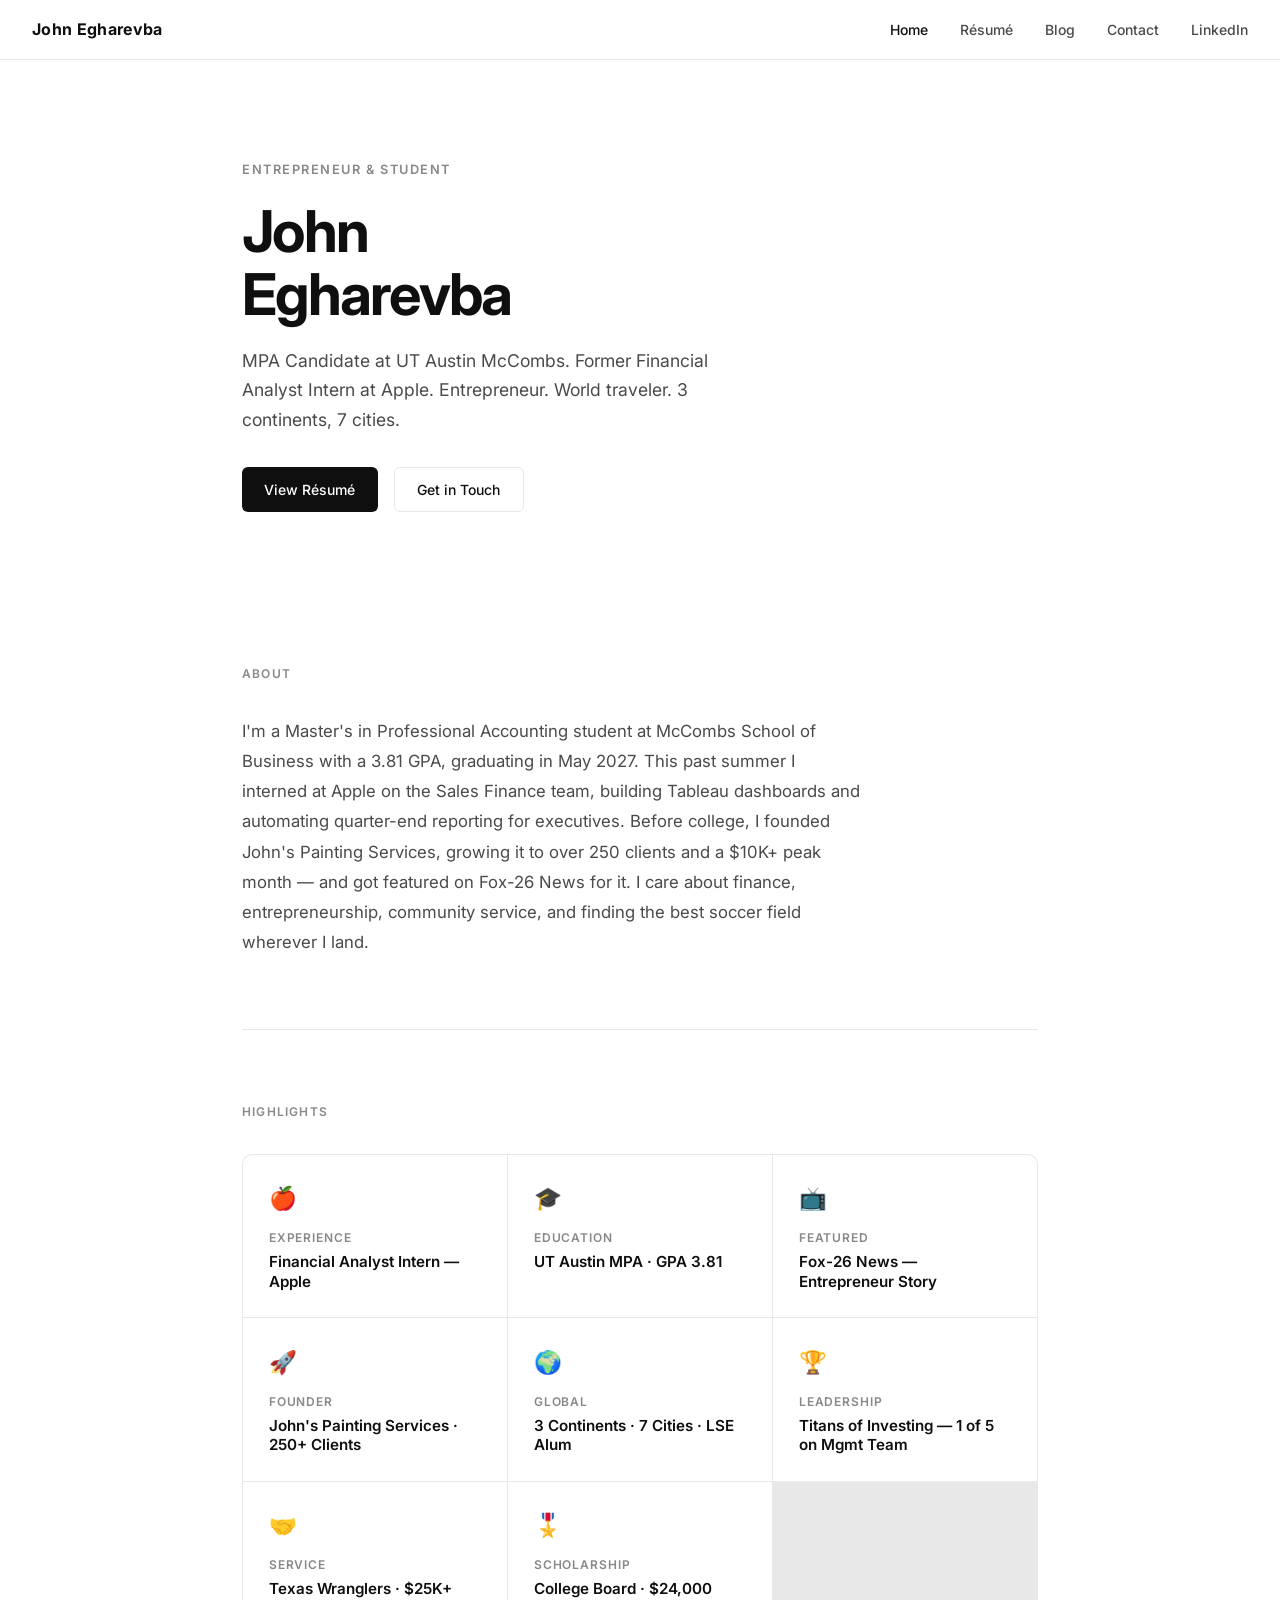
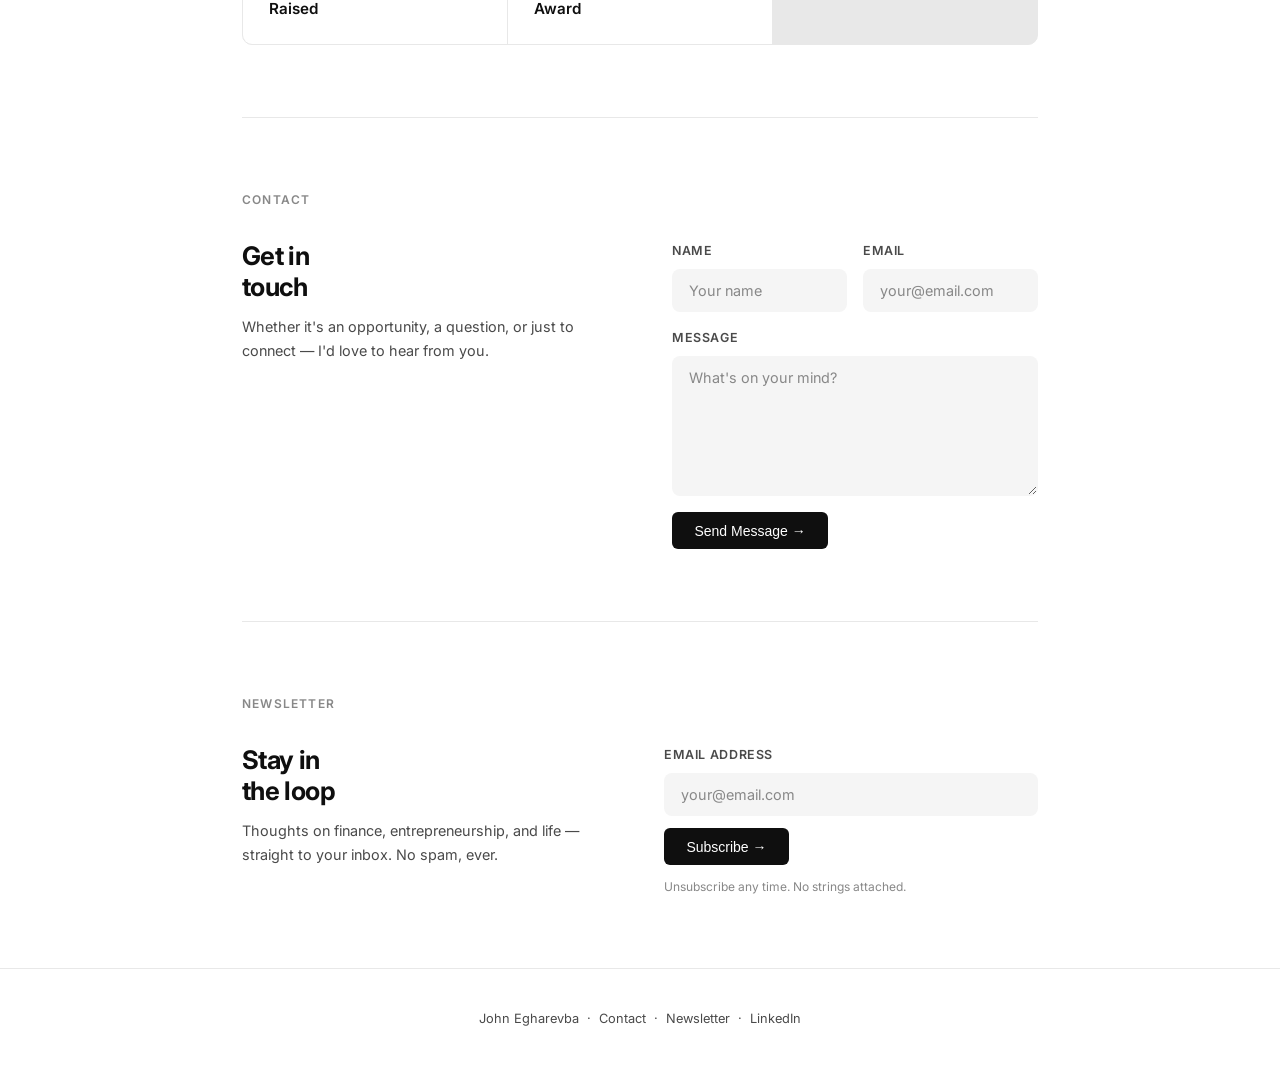
==== index.html @ 711852f1 "Add files via upload" ====
<!DOCTYPE html>
<html lang="en">
<head>
  <meta charset="UTF-8" />
  <meta name="viewport" content="width=device-width, initial-scale=1.0" />
  <title>John Egharevba</title>
  <link rel="stylesheet" href="style.css" />
</head>
<body>

  <nav>
    <a class="nav-logo" href="index.html">John Egharevba</a>
    <ul class="nav-links">
      <li><a href="index.html" class="active">Home</a></li>
      <li><a href="resume.html">Résumé</a></li>
      <li><a href="blog.html">Blog</a></li>
      <li><a href="contact.html">Contact</a></li>
      <li><a href="https://linkedin.com/in/John-Egharevba/" target="_blank" rel="noopener">LinkedIn</a></li>
    </ul>
  </nav>

  <main>
    <div class="container">

      <section class="hero" style="border-bottom:none; padding-bottom:80px;">
        <p class="hero-eyebrow">Entrepreneur & Student</p>
        <h1>John<br>Egharevba</h1>
        <p class="hero-tagline">
          MPA Candidate at UT Austin McCombs. Former Financial Analyst Intern at Apple.
          Entrepreneur. World traveler. 3 continents, 7 cities.
        </p>
        <div class="hero-links">
          <a class="btn btn-primary" href="resume.html">View Résumé</a>
          <a class="btn btn-secondary" href="contact.html">Get in Touch</a>
        </div>
      </section>

      <section id="about">
        <p class="section-label">About</p>
        <p class="about-text">
          I'm a Master's in Professional Accounting student at McCombs School of Business with
          a 3.81 GPA, graduating in May 2027. This past summer I interned at Apple on the
          Sales Finance team, building Tableau dashboards and automating quarter-end reporting
          for executives. Before college, I founded John's Painting Services, growing it to
          over 250 clients and a $10K+ peak month — and got featured on Fox-26 News for it.
          I care about finance, entrepreneurship, community service, and finding the best
          soccer field wherever I land.
        </p>
      </section>

      <section id="highlights">
        <p class="section-label">Highlights</p>
        <div class="highlights-grid">
          <div class="highlight-card">
            <div class="highlight-icon">🍎</div>
            <div class="highlight-label">Experience</div>
            <div class="highlight-value">Financial Analyst Intern — Apple</div>
          </div>
          <div class="highlight-card">
            <div class="highlight-icon">🎓</div>
            <div class="highlight-label">Education</div>
            <div class="highlight-value">UT Austin MPA · GPA 3.81</div>
          </div>
          <div class="highlight-card">
            <div class="highlight-icon">📺</div>
            <div class="highlight-label">Featured</div>
            <div class="highlight-value">Fox-26 News — Entrepreneur Story</div>
          </div>
          <div class="highlight-card">
            <div class="highlight-icon">🚀</div>
            <div class="highlight-label">Founder</div>
            <div class="highlight-value">John's Painting Services · 250+ Clients</div>
          </div>
          <div class="highlight-card">
            <div class="highlight-icon">🌍</div>
            <div class="highlight-label">Global</div>
            <div class="highlight-value">3 Continents · 7 Cities · LSE Alum</div>
          </div>
          <div class="highlight-card">
            <div class="highlight-icon">🏆</div>
            <div class="highlight-label">Leadership</div>
            <div class="highlight-value">Titans of Investing — 1 of 5 on Mgmt Team</div>
          </div>
          <div class="highlight-card">
            <div class="highlight-icon">🤝</div>
            <div class="highlight-label">Service</div>
            <div class="highlight-value">Texas Wranglers · $25K+ Raised</div>
          </div>
          <div class="highlight-card">
            <div class="highlight-icon">🎖️</div>
            <div class="highlight-label">Scholarship</div>
            <div class="highlight-value">College Board · $24,000 Award</div>
          </div>
        </div>
      </section>

      <!-- CONTACT -->
      <section id="contact">
        <p class="section-label">Contact</p>
        <div class="form-section-inner">
          <div class="form-intro">
            <h2 class="form-heading">Get in<br>touch</h2>
            <p class="form-subtext" style="margin-top:0.75rem;">Whether it's an opportunity, a question, or just to connect — I'd love to hear from you.</p>
          </div>
          <form class="contact-form" action="https://formspree.io/f/xrevoeek" method="POST">
            <input type="hidden" name="_subject" value="New message from johnegharevba.com" />
            <div class="form-row-2">
              <div class="form-group">
                <label class="form-label" for="contact-name">Name</label>
                <input class="form-input" type="text" id="contact-name" name="name" placeholder="Your name" required />
              </div>
              <div class="form-group">
                <label class="form-label" for="contact-email">Email</label>
                <input class="form-input" type="email" id="contact-email" name="email" placeholder="your@email.com" required />
              </div>
            </div>
            <div class="form-group">
              <label class="form-label" for="contact-message">Message</label>
              <textarea class="form-input form-textarea" id="contact-message" name="message" placeholder="What's on your mind?" required></textarea>
            </div>
            <button class="btn btn-primary" type="submit">Send Message →</button>
          </form>
        </div>
      </section>

      <!-- NEWSLETTER -->
      <section id="newsletter">
        <p class="section-label">Newsletter</p>
        <div class="form-section-inner">
          <div class="form-intro">
            <h2 class="form-heading">Stay in<br>the loop</h2>
            <p class="form-subtext" style="margin-top:0.75rem;">Thoughts on finance, entrepreneurship, and life — straight to your inbox. No spam, ever.</p>
          </div>
          <form class="newsletter-stack" action="https://formspree.io/f/xzdqkdgl" method="POST">
            <input type="hidden" name="_subject" value="New Newsletter Subscriber" />
            <div class="form-group" style="margin-bottom:0;">
              <label class="form-label" for="newsletter-email">Email address</label>
              <input class="form-input" type="email" id="newsletter-email" name="email" placeholder="your@email.com" required />
            </div>
            <button class="btn btn-primary" type="submit" style="align-self:flex-start;">Subscribe →</button>
            <p class="form-note">Unsubscribe any time. No strings attached.</p>
          </form>
        </div>
      </section>

    </div>
  </main>

  <footer>
    <div class="container">
      <p>
        John Egharevba &nbsp;·&nbsp;
        <a href="contact.html">Contact</a> &nbsp;·&nbsp;
        <a href="newsletter.html">Newsletter</a> &nbsp;·&nbsp;
        <a href="https://linkedin.com/in/John-Egharevba/" target="_blank" rel="noopener">LinkedIn</a>
      </p>
    </div>
  </footer>

</body>
</html>
---- style.css ----
@import url('https://fonts.googleapis.com/css2?family=Inter:wght@300;400;500;600;700&display=swap');

*, *::before, *::after { box-sizing: border-box; margin: 0; padding: 0; }

:root {
  --black: #0f0f0f;
  --gray-800: #1a1a1a;
  --gray-600: #4a4a4a;
  --gray-400: #888888;
  --gray-200: #e8e8e8;
  --gray-100: #f5f5f5;
  --white: #ffffff;
  --accent: #1a1a2e;
  --accent-light: #f0f0f7;
}

html { scroll-behavior: smooth; }

body {
  font-family: 'Inter', sans-serif;
  background: var(--white);
  color: var(--black);
  font-size: 16px;
  line-height: 1.6;
  -webkit-font-smoothing: antialiased;
}

/* NAV */
nav {
  position: fixed;
  top: 0;
  left: 0;
  right: 0;
  z-index: 100;
  background: rgba(255,255,255,0.92);
  backdrop-filter: blur(12px);
  border-bottom: 1px solid var(--gray-200);
  padding: 0 2rem;
  height: 60px;
  display: flex;
  align-items: center;
  justify-content: space-between;
}

.nav-logo {
  font-weight: 700;
  font-size: 1rem;
  letter-spacing: 0.02em;
  color: var(--black);
  text-decoration: none;
}

.nav-links {
  display: flex;
  gap: 2rem;
  list-style: none;
}

.nav-links a {
  font-size: 0.875rem;
  font-weight: 500;
  color: var(--gray-600);
  text-decoration: none;
  transition: color 0.2s;
}

.nav-links a:hover,
.nav-links a.active { color: var(--black); }

/* LAYOUT */
.container {
  max-width: 860px;
  margin: 0 auto;
  padding: 0 2rem;
}

main { padding-top: 60px; }

/* HERO */
.hero {
  padding: 100px 0 80px;
  border-bottom: 1px solid var(--gray-200);
}

.hero-eyebrow {
  font-size: 0.8rem;
  font-weight: 600;
  letter-spacing: 0.12em;
  text-transform: uppercase;
  color: var(--gray-400);
  margin-bottom: 1.2rem;
}

.hero h1 {
  font-size: clamp(2.4rem, 5vw, 3.6rem);
  font-weight: 700;
  line-height: 1.1;
  letter-spacing: -0.03em;
  margin-bottom: 1.2rem;
  color: var(--black);
}

.hero-tagline {
  font-size: 1.1rem;
  font-weight: 400;
  color: var(--gray-600);
  max-width: 500px;
  line-height: 1.7;
  margin-bottom: 2rem;
}

.hero-links {
  display: flex;
  gap: 1rem;
  flex-wrap: wrap;
}

.btn {
  display: inline-flex;
  align-items: center;
  gap: 0.4rem;
  padding: 0.65rem 1.4rem;
  border-radius: 6px;
  font-size: 0.875rem;
  font-weight: 500;
  text-decoration: none;
  transition: all 0.2s;
  cursor: pointer;
  border: none;
}

.btn-primary {
  background: var(--black);
  color: var(--white);
}

.btn-primary:hover { background: var(--gray-800); }

.btn-secondary {
  background: var(--white);
  color: var(--black);
  border: 1px solid var(--gray-200);
}

.btn-secondary:hover { background: var(--gray-100); }

/* SECTION */
section { padding: 72px 0; border-bottom: 1px solid var(--gray-200); }
section:last-child { border-bottom: none; }

.section-label {
  font-size: 0.75rem;
  font-weight: 600;
  letter-spacing: 0.1em;
  text-transform: uppercase;
  color: var(--gray-400);
  margin-bottom: 2rem;
}

/* ABOUT */
.about-text {
  font-size: 1.05rem;
  color: var(--gray-600);
  line-height: 1.8;
  max-width: 620px;
}

/* HIGHLIGHTS GRID */
.highlights-grid {
  display: grid;
  grid-template-columns: repeat(auto-fill, minmax(240px, 1fr));
  gap: 1px;
  background: var(--gray-200);
  border: 1px solid var(--gray-200);
  border-radius: 10px;
  overflow: hidden;
}

.highlight-card {
  background: var(--white);
  padding: 1.6rem;
}

.highlight-card:hover { background: var(--gray-100); }

.highlight-icon {
  font-size: 1.4rem;
  margin-bottom: 0.75rem;
}

.highlight-label {
  font-size: 0.75rem;
  font-weight: 600;
  letter-spacing: 0.08em;
  text-transform: uppercase;
  color: var(--gray-400);
  margin-bottom: 0.3rem;
}

.highlight-value {
  font-size: 0.95rem;
  font-weight: 600;
  color: var(--black);
  line-height: 1.3;
}

/* FORMS */
.form-section-inner {
  display: grid;
  grid-template-columns: 1fr 1fr;
  gap: 4rem;
  align-items: start;
}

.form-intro { }

.form-heading {
  font-size: 1.6rem;
  font-weight: 700;
  letter-spacing: -0.025em;
  color: var(--black);
  margin-bottom: 0.6rem;
  line-height: 1.2;
}

.form-subtext {
  font-size: 0.9rem;
  color: var(--gray-600);
  line-height: 1.7;
  max-width: 340px;
}

.form-group {
  display: flex;
  flex-direction: column;
  gap: 0.5rem;
  margin-bottom: 1rem;
}

.form-label {
  display: block;
  font-size: 0.78rem;
  font-weight: 600;
  letter-spacing: 0.05em;
  text-transform: uppercase;
  color: var(--gray-600);
}

.form-input {
  display: block;
  width: 100%;
  padding: 0.75rem 1rem;
  font-family: 'Inter', sans-serif;
  font-size: 0.9rem;
  color: var(--black);
  background: var(--gray-100);
  border: 1px solid transparent;
  border-radius: 8px;
  outline: none;
  transition: background 0.2s, border-color 0.2s;
  box-sizing: border-box;
}

.form-input:focus {
  background: var(--white);
  border-color: var(--black);
}

.form-input::placeholder { color: var(--gray-400); }

.form-textarea {
  min-height: 140px;
  resize: vertical;
}

.contact-form { width: 100%; max-width: 100%; }

/* Newsletter layout */
#newsletter .form-section-inner { gap: 3rem; }

.newsletter-stack {
  display: flex;
  flex-direction: column;
  gap: 0.75rem;
}

.newsletter-stack .form-input {
  width: 100%;
}

.form-note {
  font-size: 0.75rem;
  color: var(--gray-400);
}

/* Two-col form row */
.form-row-2 {
  display: grid;
  grid-template-columns: 1fr 1fr;
  gap: 1rem;
}

@media (max-width: 700px) {
  .form-section-inner {
    grid-template-columns: 1fr;
    gap: 2rem;
  }
  .form-row-2 {
    grid-template-columns: 1fr;
  }
  .form-subtext { max-width: 100%; }
}

/* BLOG */
.blog-empty {
  padding: 80px 0;
  border-top: 1px solid var(--gray-200);
}

.blog-empty-text {
  font-size: 0.9rem;
  color: var(--gray-400);
}

.blog-post-list {
  border-top: 1px solid var(--gray-200);
}

.blog-post-item {
  display: flex;
  justify-content: space-between;
  align-items: baseline;
  gap: 2rem;
  padding: 1.5rem 0;
  border-bottom: 1px solid var(--gray-200);
  text-decoration: none;
  color: var(--black);
  transition: opacity 0.2s;
}

.blog-post-item:hover { opacity: 0.6; }

.blog-post-title {
  font-size: 1rem;
  font-weight: 600;
}

.blog-post-date {
  font-size: 0.8rem;
  color: var(--gray-400);
  white-space: nowrap;
  flex-shrink: 0;
}

/* FOOTER */
footer {
  padding: 2.5rem 0;
  text-align: center;
  font-size: 0.8rem;
  color: var(--gray-600);
  border-top: 1px solid var(--gray-200);
}

footer a { color: var(--gray-600); text-decoration: none; }
footer a:hover { color: var(--black); }

/* ===================== RESUME PAGE ===================== */

.resume-header {
  padding: 80px 0 56px;
  border-bottom: 1px solid var(--gray-200);
}

.resume-header h1 {
  font-size: 2rem;
  font-weight: 700;
  letter-spacing: -0.02em;
  margin-bottom: 0.5rem;
}

.resume-contact {
  display: flex;
  flex-wrap: wrap;
  gap: 1.2rem;
  margin-top: 1rem;
}

.resume-contact a {
  font-size: 0.85rem;
  color: var(--gray-600);
  text-decoration: none;
  display: flex;
  align-items: center;
  gap: 0.3rem;
}

.resume-contact a:hover { color: var(--black); }

.resume-body {
  padding: 0;
}

.resume-section {
  padding: 48px 0;
  border-bottom: 1px solid var(--gray-200);
}

.resume-section:last-child { border-bottom: none; }

.resume-section-title {
  font-size: 0.7rem;
  font-weight: 700;
  letter-spacing: 0.14em;
  text-transform: uppercase;
  color: var(--gray-400);
  margin-bottom: 2rem;
}

.resume-entry {
  margin-bottom: 2rem;
}

.resume-entry:last-child { margin-bottom: 0; }

.resume-entry-header {
  display: flex;
  justify-content: space-between;
  align-items: flex-start;
  gap: 1rem;
  margin-bottom: 0.2rem;
  flex-wrap: wrap;
}

.resume-entry-org {
  font-size: 0.95rem;
  font-weight: 700;
  color: var(--black);
}

.resume-entry-date {
  font-size: 0.8rem;
  font-weight: 500;
  color: var(--gray-400);
  white-space: nowrap;
  flex-shrink: 0;
}

.resume-entry-role {
  font-size: 0.875rem;
  font-weight: 500;
  color: var(--gray-600);
  margin-bottom: 0.75rem;
}

.resume-entry ul {
  list-style: none;
  padding: 0;
  display: flex;
  flex-direction: column;
  gap: 0.35rem;
}

.resume-entry li {
  font-size: 0.875rem;
  color: var(--gray-600);
  padding-left: 1.1rem;
  position: relative;
  line-height: 1.6;
}

.resume-entry li::before {
  content: "–";
  position: absolute;
  left: 0;
  color: var(--gray-400);
}

.resume-entry-sub {
  font-size: 0.875rem;
  color: var(--gray-600);
  margin-top: 0.2rem;
}

.additional-grid {
  display: flex;
  flex-direction: column;
  gap: 0.6rem;
}

.additional-row {
  display: flex;
  gap: 0.5rem;
  font-size: 0.875rem;
  align-items: baseline;
  flex-wrap: wrap;
}

.additional-row strong {
  font-weight: 600;
  color: var(--black);
  flex-shrink: 0;
}

.additional-row span { color: var(--gray-600); }

/* RESPONSIVE */
@media (max-width: 600px) {
  nav { padding: 0 1.2rem; }
  .container { padding: 0 1.2rem; }
  .hero { padding: 72px 0 56px; }
  .resume-entry-header { flex-direction: column; gap: 0.15rem; }
  .resume-contact { gap: 0.8rem; }
}
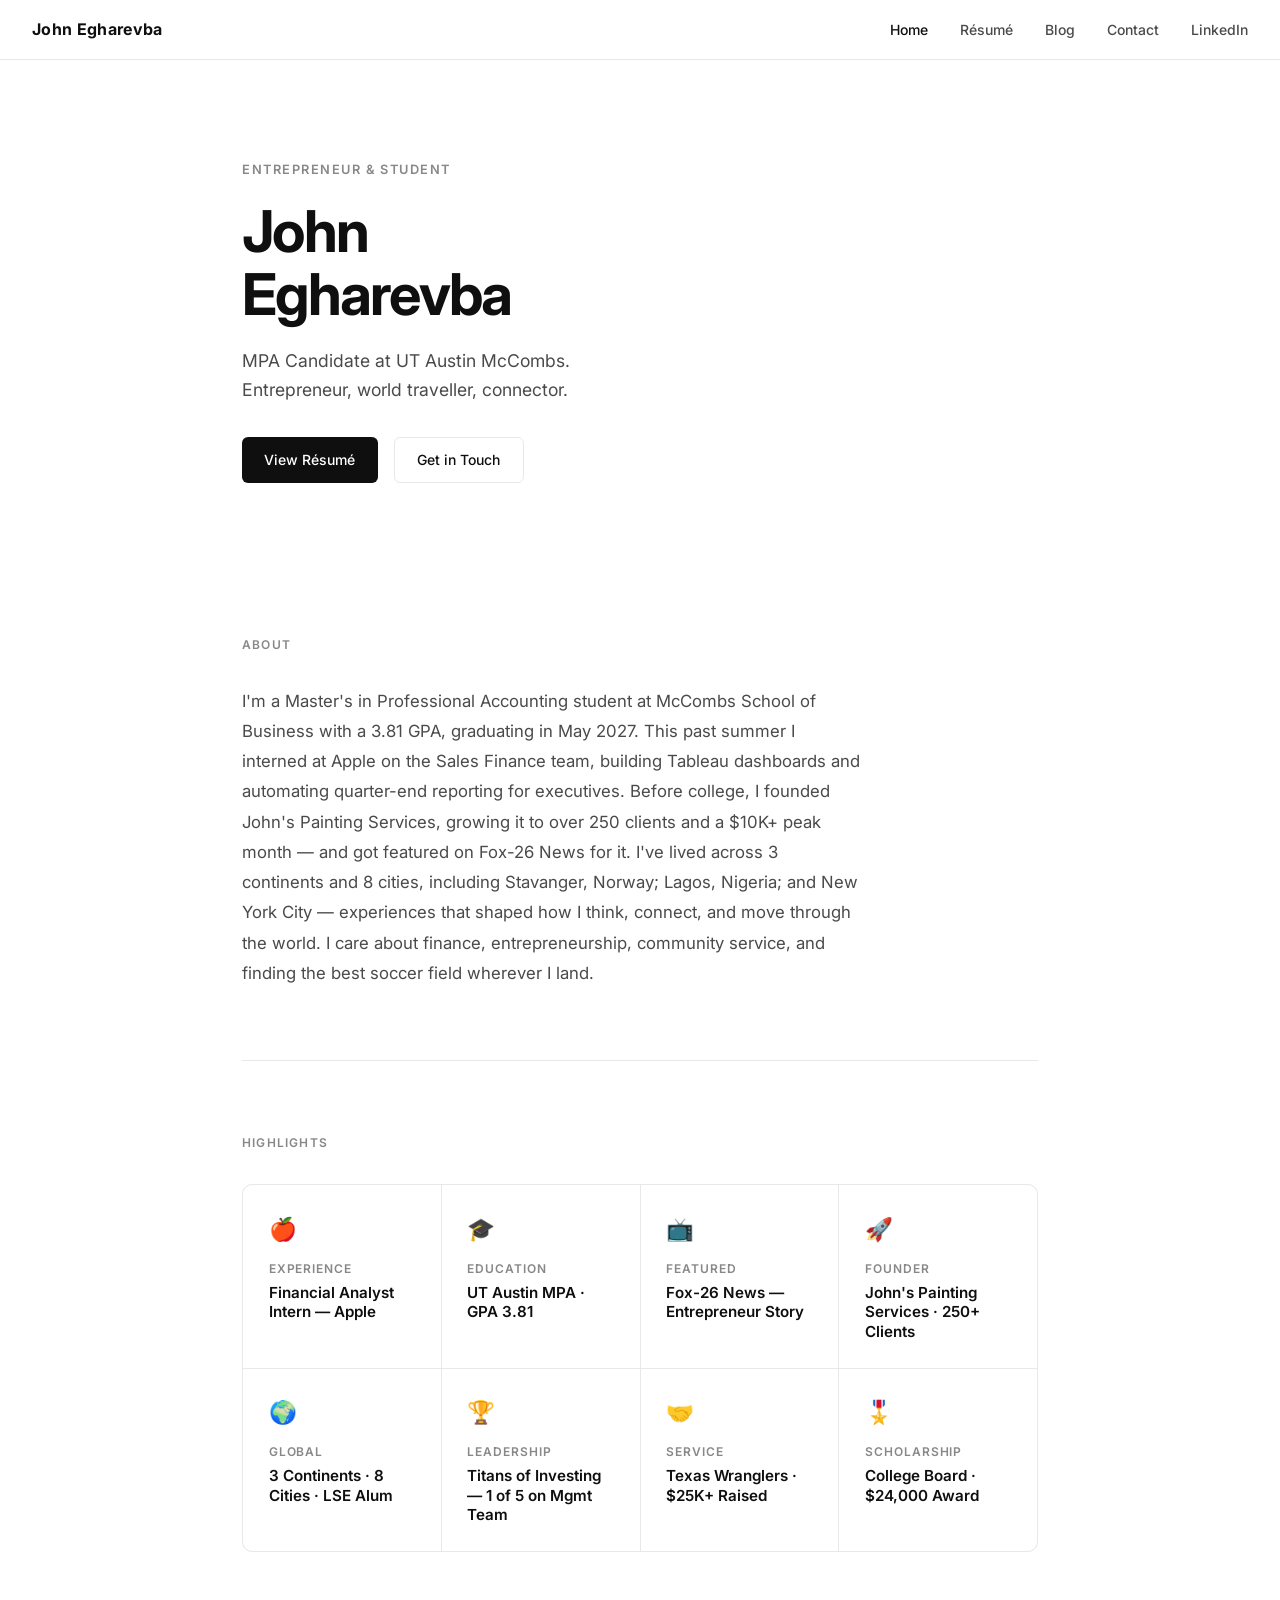
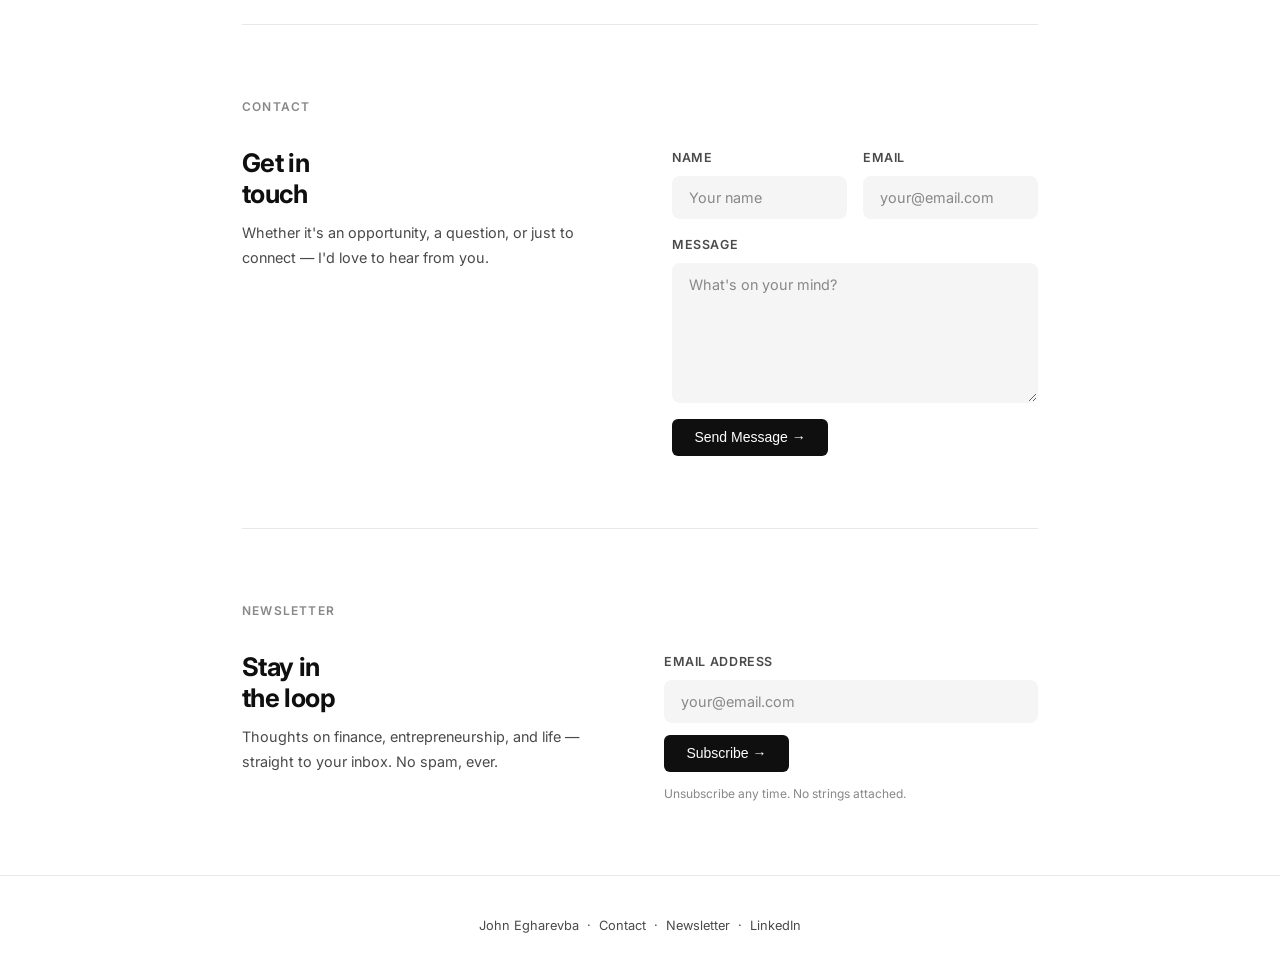
==== commit 9055b94c: "Revise hero section with updated details Updated personal information and achievements in the hero s" ====
--- a/index.html
+++ b/index.html
@@ -26,8 +26,8 @@
         <p class="hero-eyebrow">Entrepreneur & Student</p>
         <h1>John<br>Egharevba</h1>
         <p class="hero-tagline">
-          MPA Candidate at UT Austin McCombs. Former Financial Analyst Intern at Apple.
-          Entrepreneur. World traveler. 3 continents, 7 cities.
+          MPA Candidate at UT Austin McCombs.<br>
+          Entrepreneur, world traveller, connector.
         </p>
         <div class="hero-links">
           <a class="btn btn-primary" href="resume.html">View Résumé</a>
@@ -43,6 +43,8 @@
           Sales Finance team, building Tableau dashboards and automating quarter-end reporting
           for executives. Before college, I founded John's Painting Services, growing it to
           over 250 clients and a $10K+ peak month — and got featured on Fox-26 News for it.
+          I've lived across 3 continents and 8 cities, including Stavanger, Norway; Lagos, Nigeria;
+          and New York City — experiences that shaped how I think, connect, and move through the world.
           I care about finance, entrepreneurship, community service, and finding the best
           soccer field wherever I land.
         </p>
@@ -74,7 +76,7 @@
           <div class="highlight-card">
             <div class="highlight-icon">🌍</div>
             <div class="highlight-label">Global</div>
-            <div class="highlight-value">3 Continents · 7 Cities · LSE Alum</div>
+            <div class="highlight-value">3 Continents · 8 Cities · LSE Alum</div>
           </div>
           <div class="highlight-card">
             <div class="highlight-icon">🏆</div>
--- a/style.css
+++ b/style.css
@@ -168,12 +168,18 @@
 /* HIGHLIGHTS GRID */
 .highlights-grid {
   display: grid;
-  grid-template-columns: repeat(auto-fill, minmax(240px, 1fr));
+  grid-template-columns: repeat(4, 1fr);
   gap: 1px;
   background: var(--gray-200);
   border: 1px solid var(--gray-200);
   border-radius: 10px;
   overflow: hidden;
+}
+
+@media (max-width: 700px) {
+  .highlights-grid {
+    grid-template-columns: repeat(2, 1fr);
+  }
 }
 
 .highlight-card {
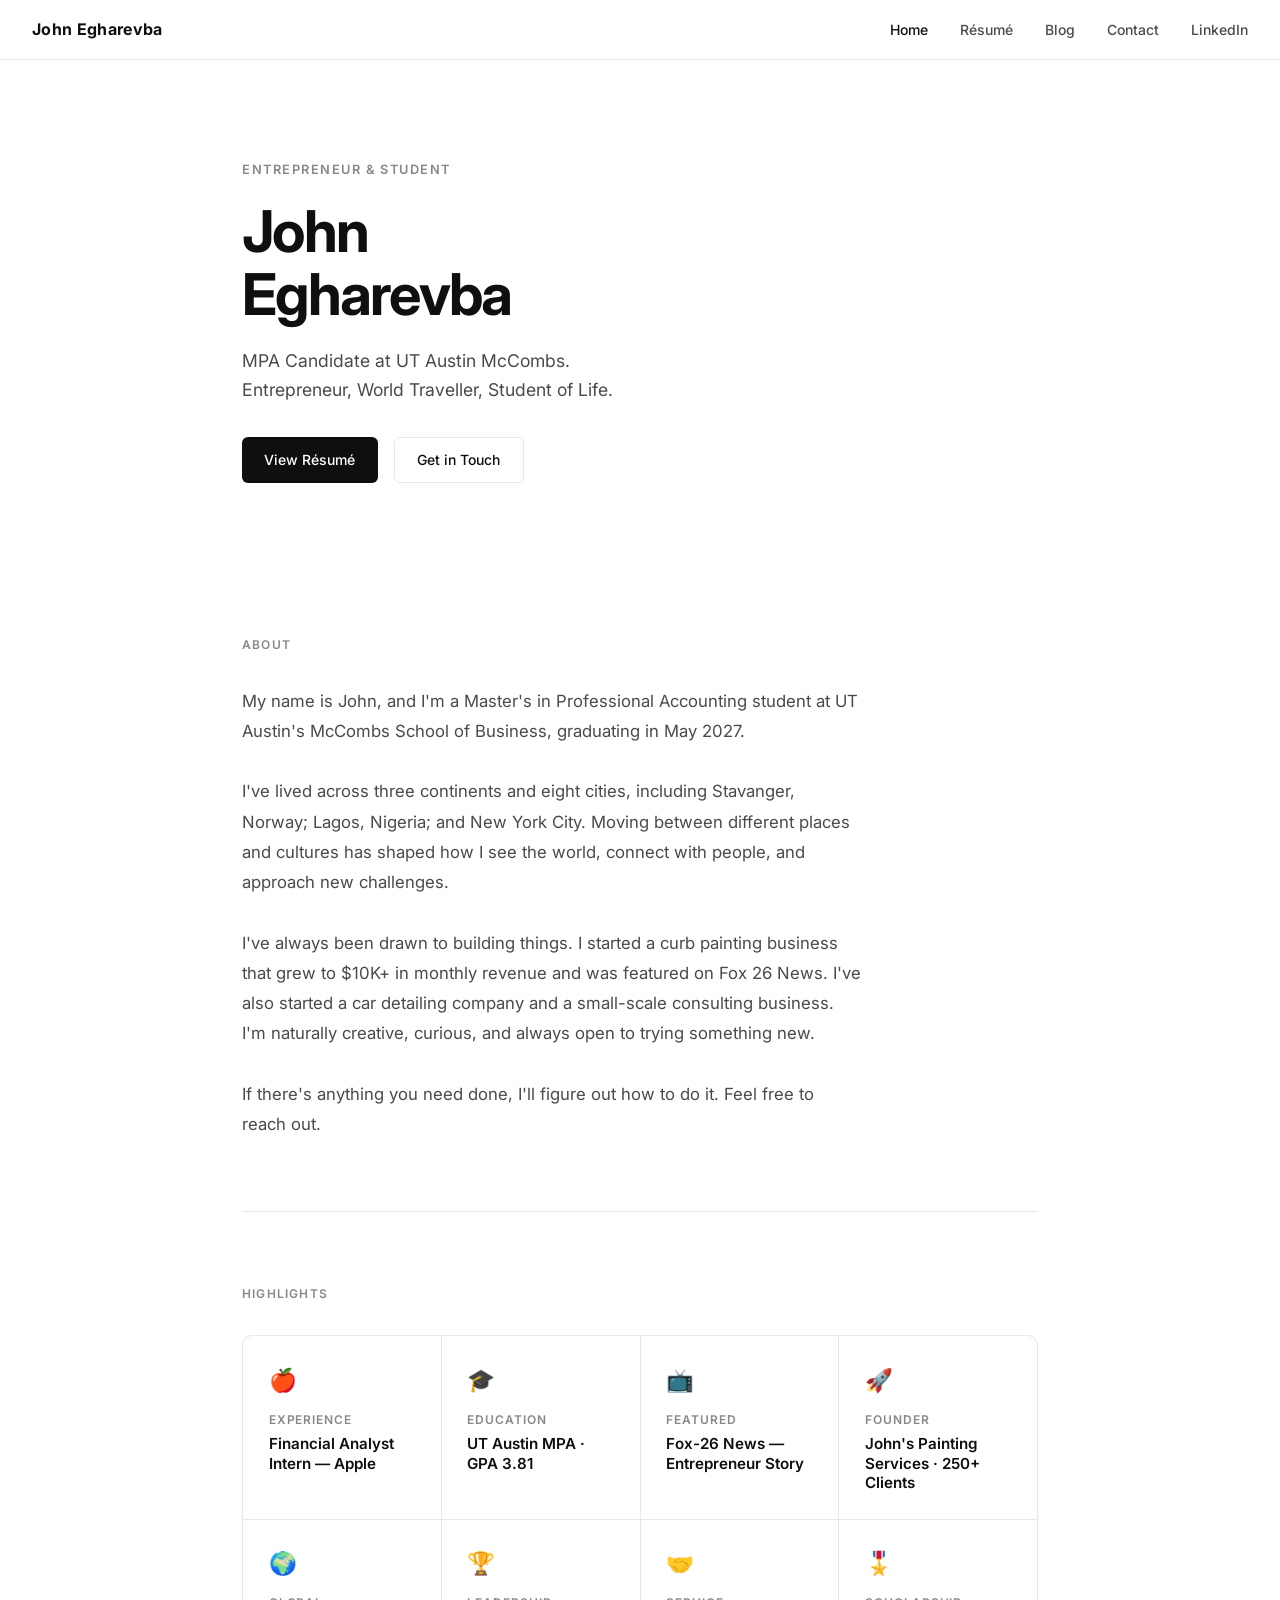
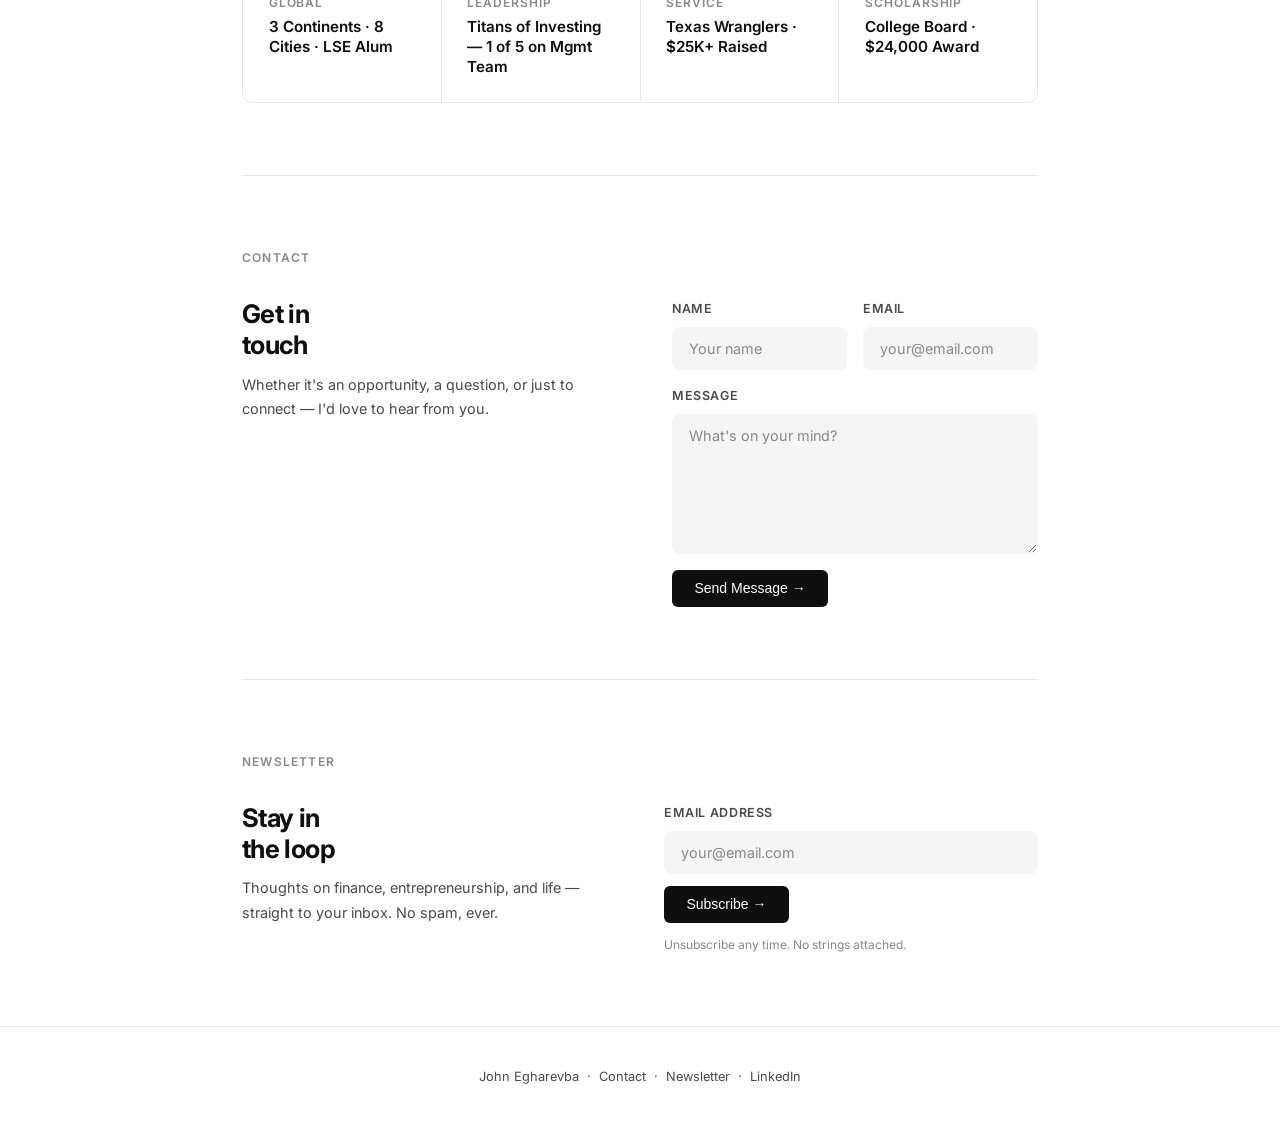
==== commit e87aee64: "Revise personal description and achievements in index.html Updated personal introduction and experie" ====
--- a/index.html
+++ b/index.html
@@ -27,7 +27,7 @@
         <h1>John<br>Egharevba</h1>
         <p class="hero-tagline">
           MPA Candidate at UT Austin McCombs.<br>
-          Entrepreneur, world traveller, connector.
+          Entrepreneur, World Traveller, Student of Life.
         </p>
         <div class="hero-links">
           <a class="btn btn-primary" href="resume.html">View Résumé</a>
@@ -38,15 +38,19 @@
       <section id="about">
         <p class="section-label">About</p>
         <p class="about-text">
-          I'm a Master's in Professional Accounting student at McCombs School of Business with
-          a 3.81 GPA, graduating in May 2027. This past summer I interned at Apple on the
-          Sales Finance team, building Tableau dashboards and automating quarter-end reporting
-          for executives. Before college, I founded John's Painting Services, growing it to
-          over 250 clients and a $10K+ peak month — and got featured on Fox-26 News for it.
-          I've lived across 3 continents and 8 cities, including Stavanger, Norway; Lagos, Nigeria;
-          and New York City — experiences that shaped how I think, connect, and move through the world.
-          I care about finance, entrepreneurship, community service, and finding the best
-          soccer field wherever I land.
+          My name is John, and I'm a Master's in Professional Accounting student at UT Austin's
+          McCombs School of Business, graduating in May 2027.
+          <br><br>
+          I've lived across three continents and eight cities, including Stavanger, Norway; Lagos, Nigeria;
+          and New York City. Moving between different places and cultures has shaped how I see the world,
+          connect with people, and approach new challenges.
+          <br><br>
+          I've always been drawn to building things. I started a curb painting business that grew to $10K+
+          in monthly revenue and was featured on Fox 26 News. I've also started a car detailing company
+          and a small-scale consulting business. I'm naturally creative, curious, and always open to trying
+          something new.
+          <br><br>
+          If there's anything you need done, I'll figure out how to do it. Feel free to reach out.
         </p>
       </section>
 
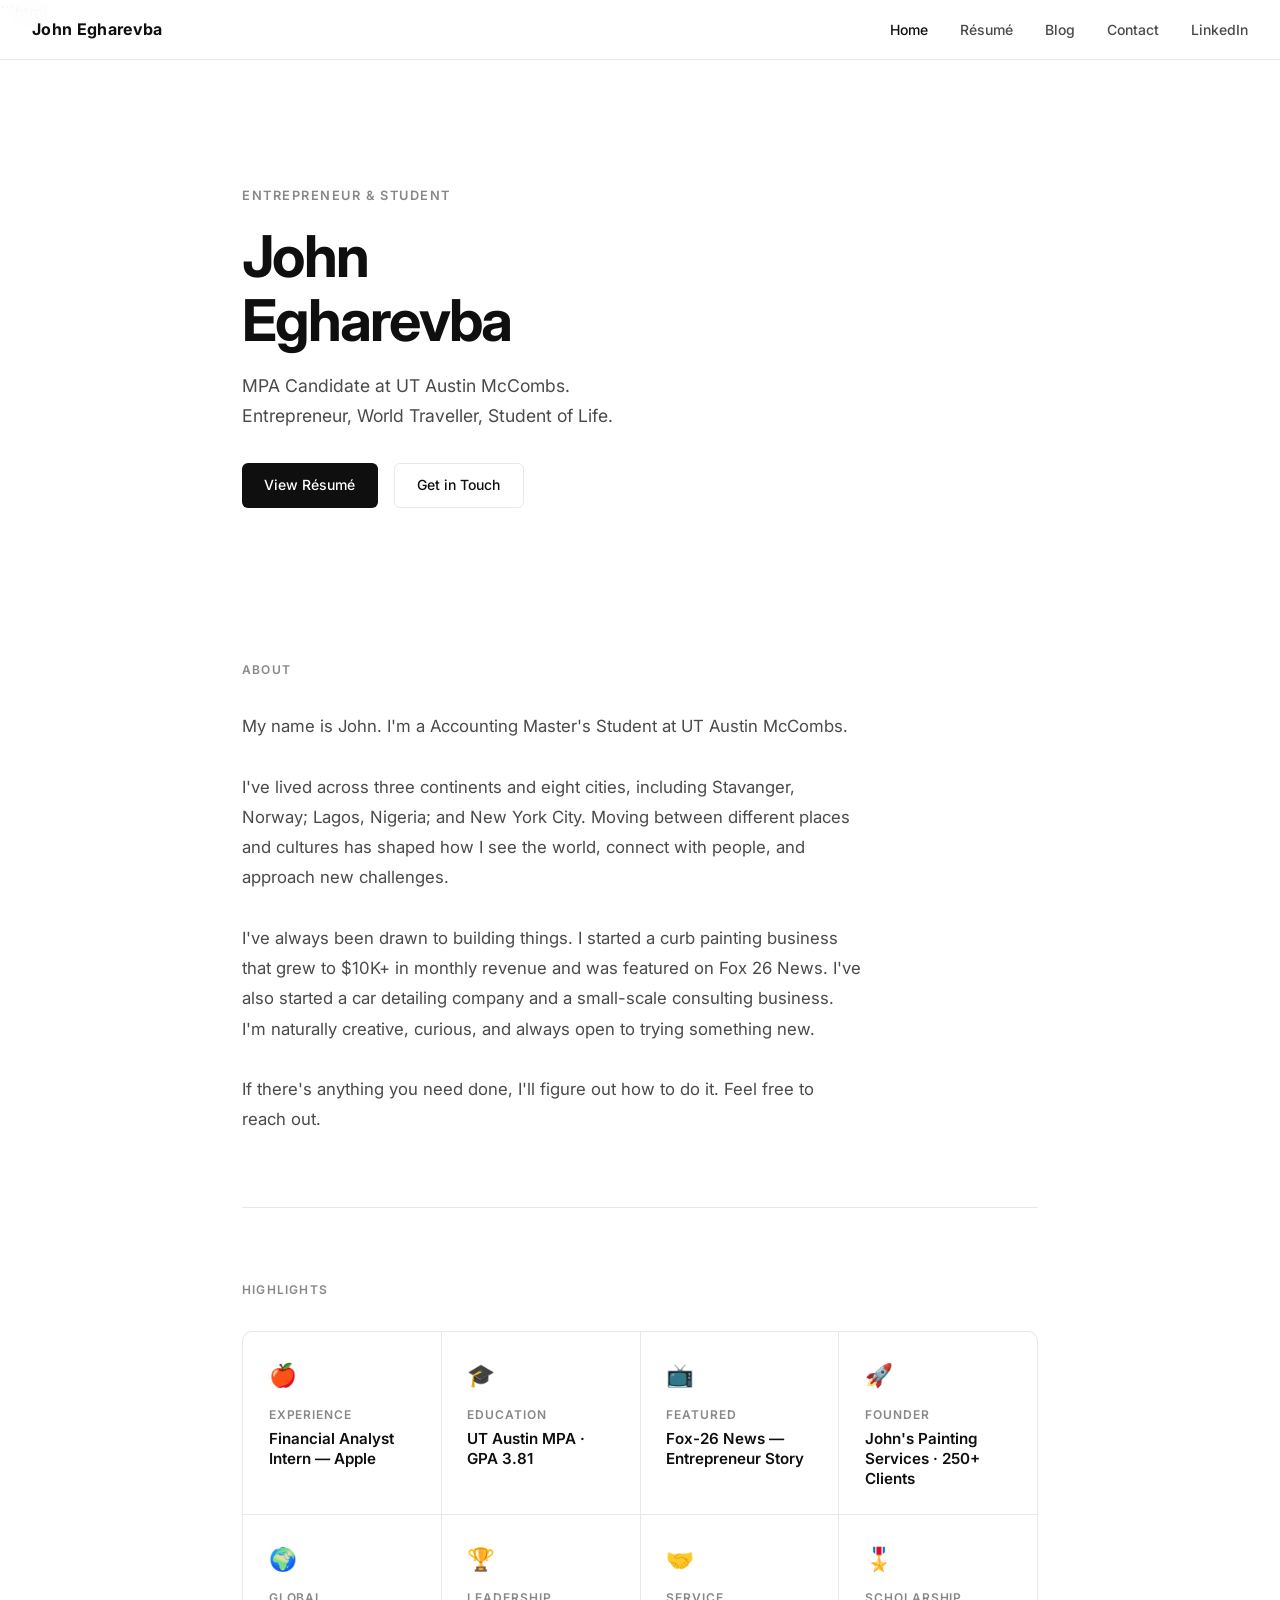
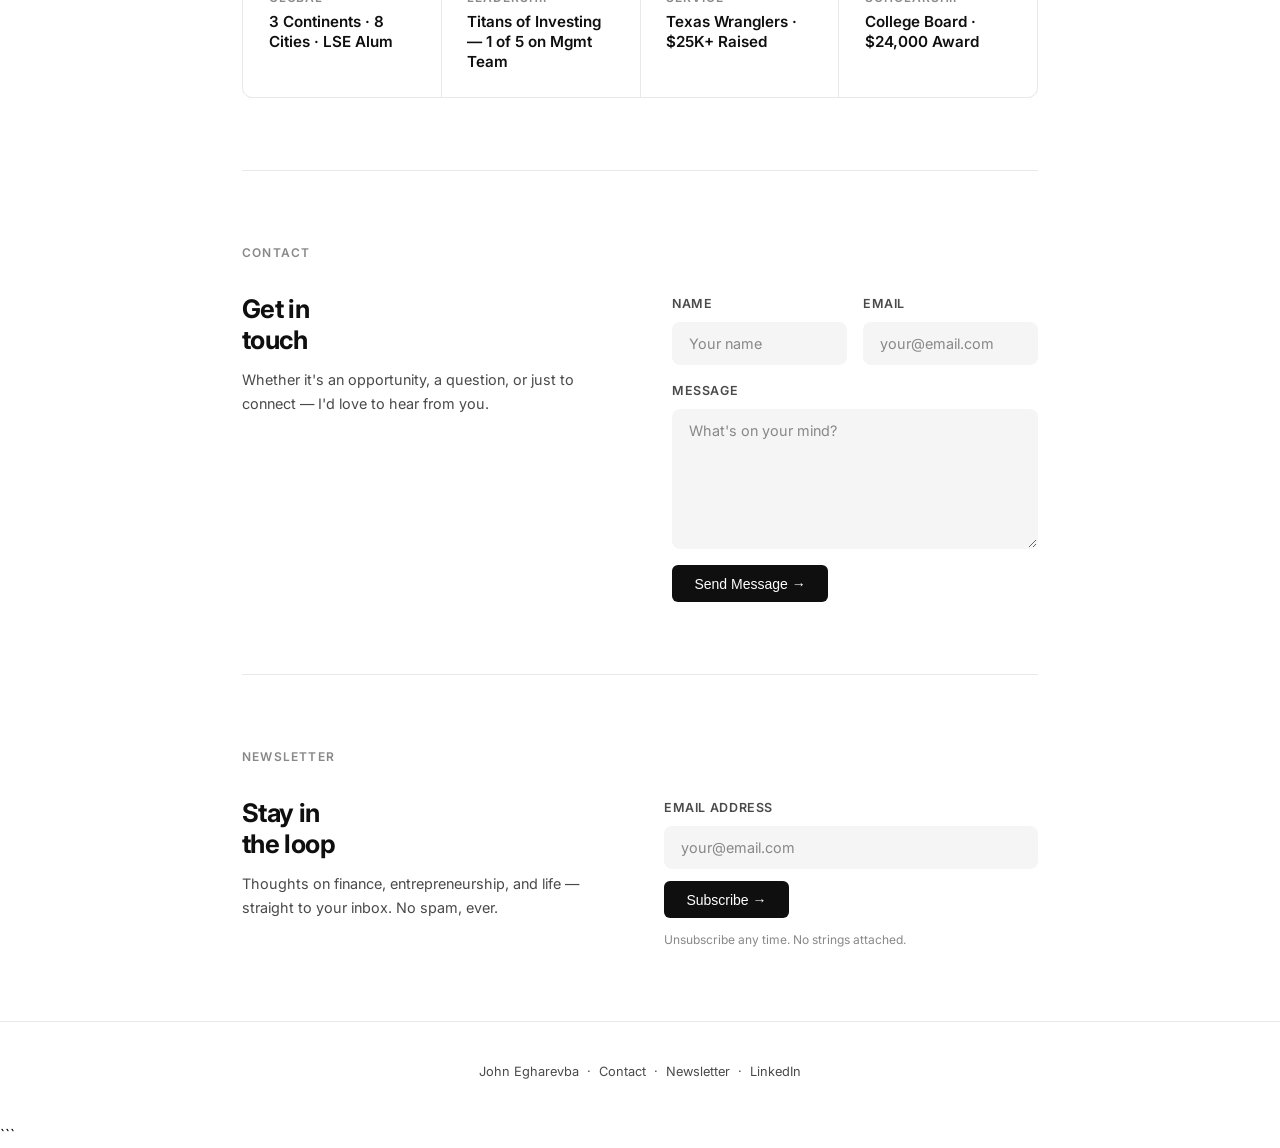
==== commit 333ef4c5: "Revise about section for clarity and brevity Updated the about section to reflect a more concise int" ====
--- a/index.html
+++ b/index.html
@@ -1,3 +1,4 @@
+```html
 <!DOCTYPE html>
 <html lang="en">
 <head>
@@ -38,8 +39,7 @@
       <section id="about">
         <p class="section-label">About</p>
         <p class="about-text">
-          My name is John, and I'm a Master's in Professional Accounting student at UT Austin's
-          McCombs School of Business, graduating in May 2027.
+          My name is John. I'm a Accounting Master's Student at UT Austin McCombs.
           <br><br>
           I've lived across three continents and eight cities, including Stavanger, Norway; Lagos, Nigeria;
           and New York City. Moving between different places and cultures has shaped how I see the world,
@@ -165,3 +165,4 @@
 
 </body>
 </html>
+```
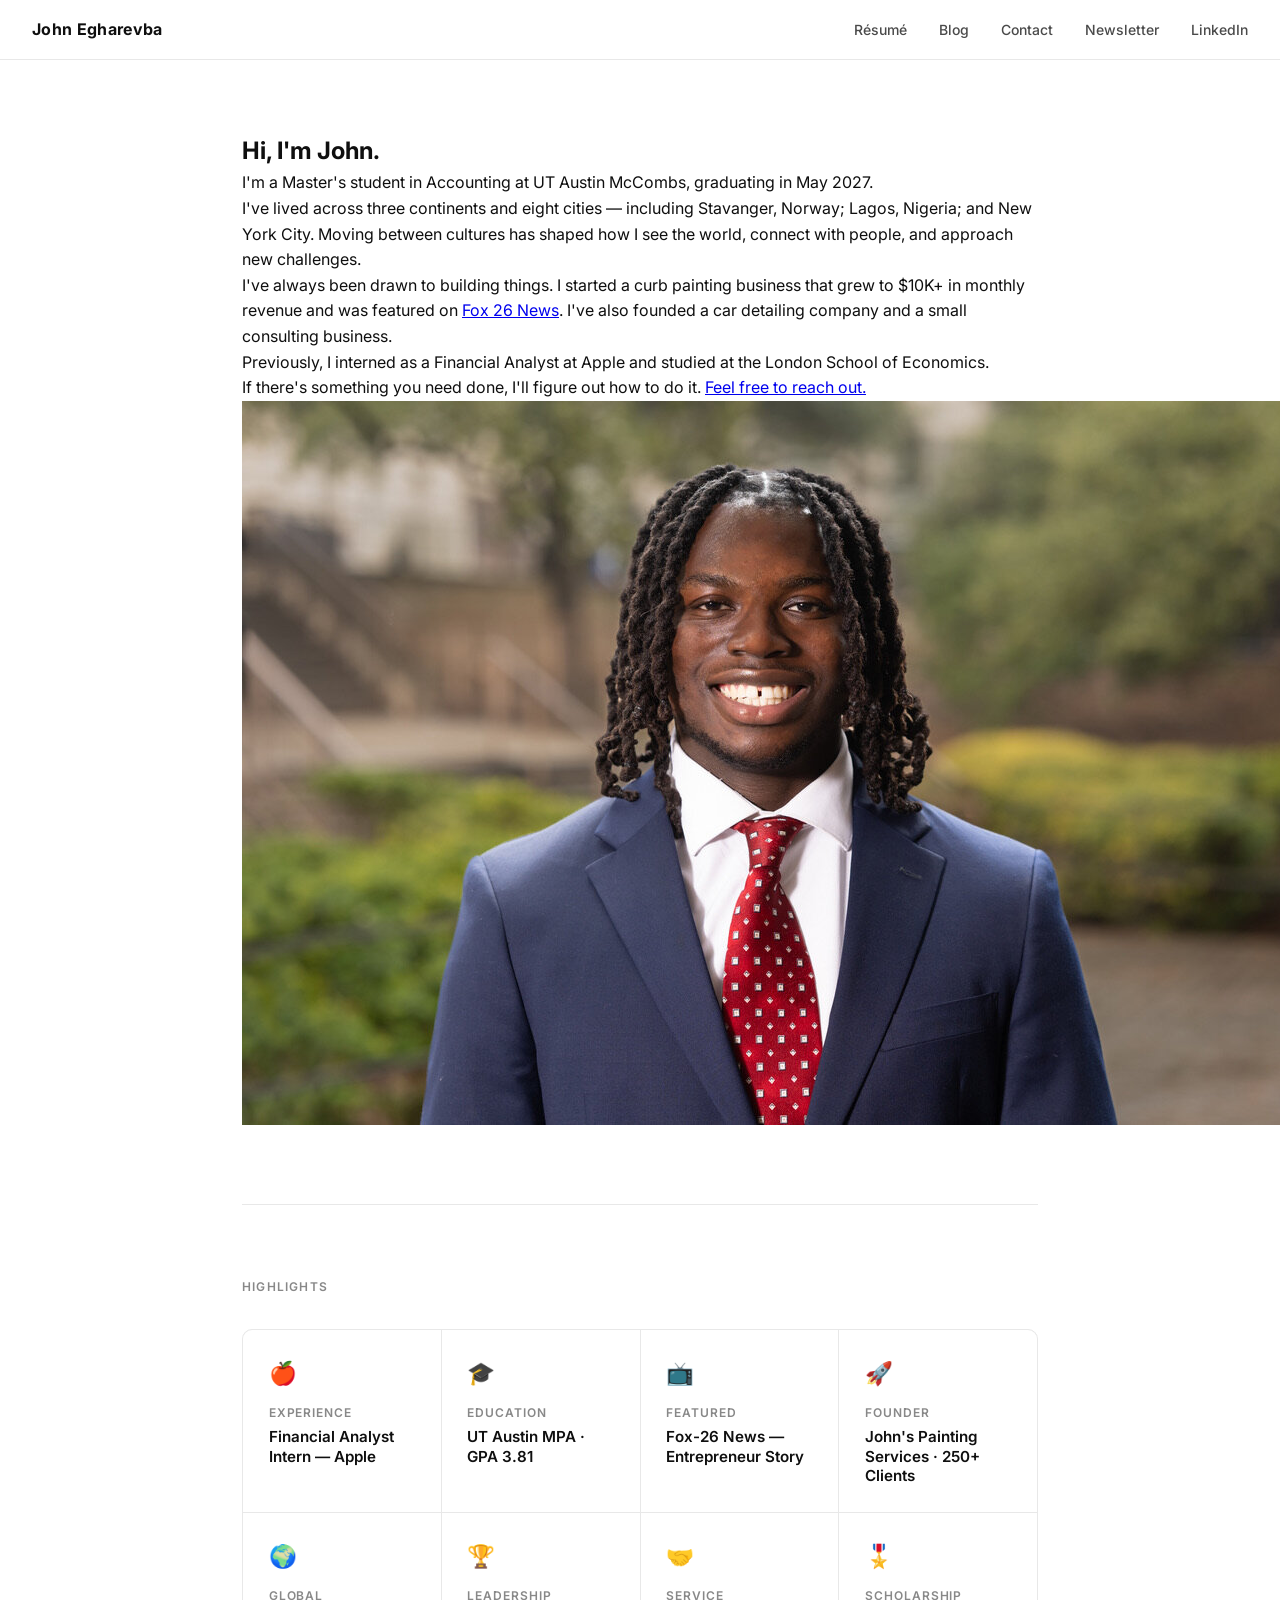
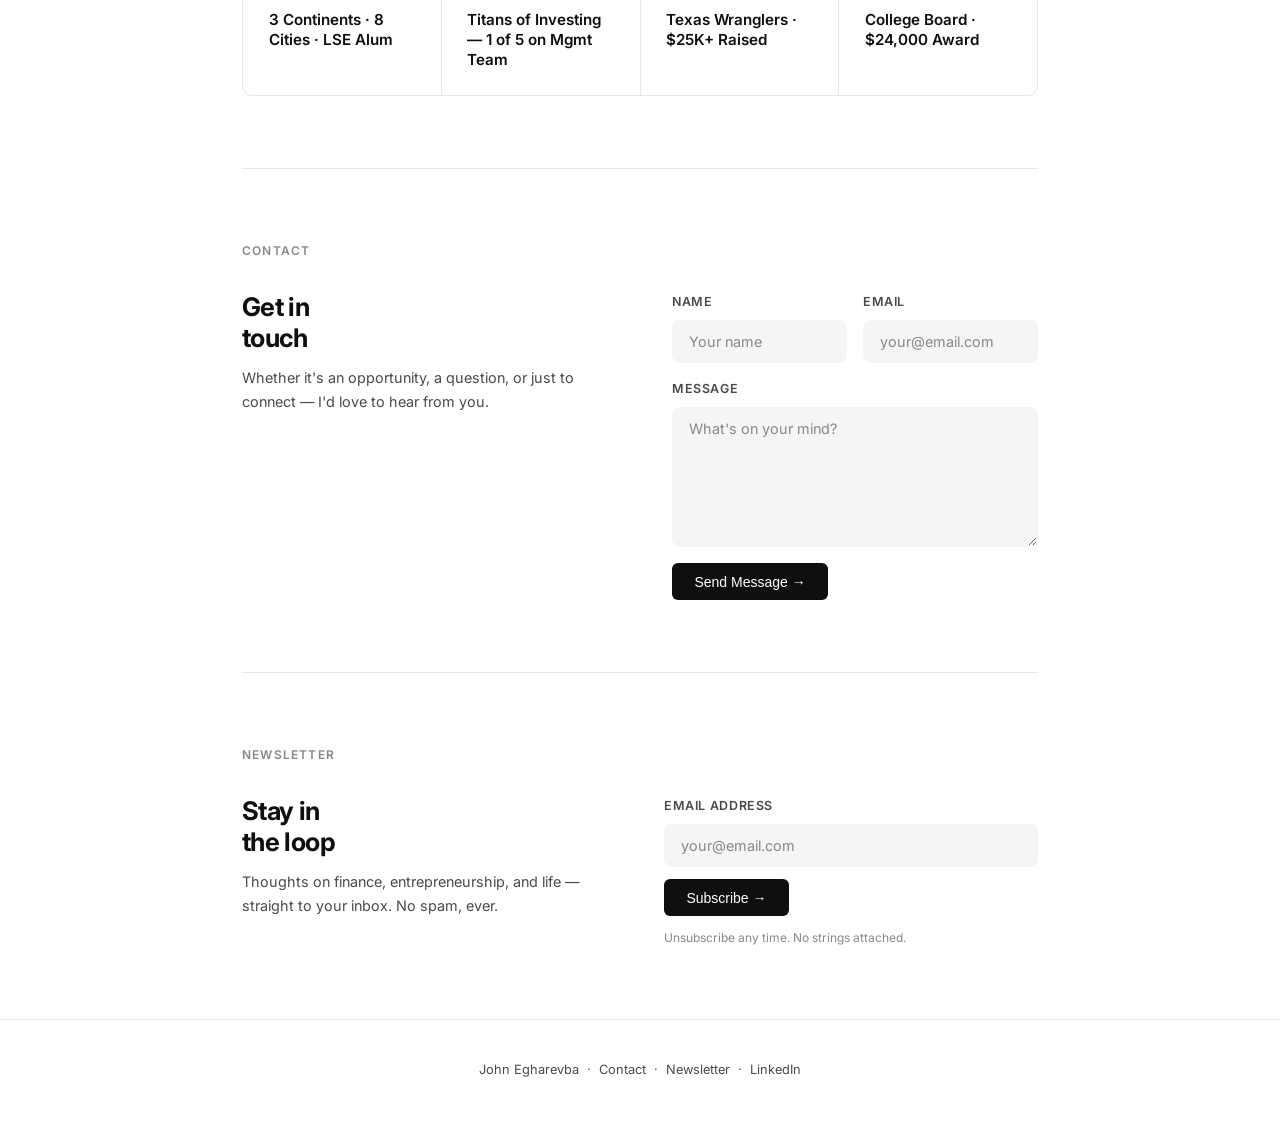
==== commit b63d07b9: "Refactor index.html structure and content" ====
--- a/index.html
+++ b/index.html
@@ -1,4 +1,3 @@
-```html
 <!DOCTYPE html>
 <html lang="en">
 <head>
@@ -12,10 +11,10 @@
   <nav>
     <a class="nav-logo" href="index.html">John Egharevba</a>
     <ul class="nav-links">
-      <li><a href="index.html" class="active">Home</a></li>
       <li><a href="resume.html">Résumé</a></li>
       <li><a href="blog.html">Blog</a></li>
       <li><a href="contact.html">Contact</a></li>
+      <li><a href="newsletter.html">Newsletter</a></li>
       <li><a href="https://linkedin.com/in/John-Egharevba/" target="_blank" rel="noopener">LinkedIn</a></li>
     </ul>
   </nav>
@@ -23,37 +22,34 @@
   <main>
     <div class="container">
 
-      <section class="hero" style="border-bottom:none; padding-bottom:80px;">
-        <p class="hero-eyebrow">Entrepreneur & Student</p>
-        <h1>John<br>Egharevba</h1>
-        <p class="hero-tagline">
-          MPA Candidate at UT Austin McCombs.<br>
-          Entrepreneur, World Traveller, Student of Life.
-        </p>
-        <div class="hero-links">
-          <a class="btn btn-primary" href="resume.html">View Résumé</a>
-          <a class="btn btn-secondary" href="contact.html">Get in Touch</a>
+      <!-- HERO -->
+      <section class="hero-split">
+        <div class="hero-left">
+          <h1 class="hero-greeting">Hi, I'm John.</h1>
+          <div class="hero-body">
+            <p>
+              I'm a Master's student in Accounting at UT Austin McCombs, graduating in May 2027.
+            </p>
+            <p>
+              I've lived across three continents and eight cities — including Stavanger, Norway; Lagos, Nigeria; and New York City. Moving between cultures has shaped how I see the world, connect with people, and approach new challenges.
+            </p>
+            <p>
+              I've always been drawn to building things. I started a curb painting business that grew to $10K+ in monthly revenue and was featured on <a href="contact.html">Fox 26 News</a>. I've also founded a car detailing company and a small consulting business.
+            </p>
+            <p>
+              Previously, I interned as a Financial Analyst at Apple and studied at the London School of Economics.
+            </p>
+            <p>
+              If there's something you need done, I'll figure out how to do it. <a href="contact.html">Feel free to reach out.</a>
+            </p>
+          </div>
+        </div>
+        <div class="hero-right">
+          <img src="photo.jpg" alt="John Egharevba" class="hero-photo" />
         </div>
       </section>
 
-      <section id="about">
-        <p class="section-label">About</p>
-        <p class="about-text">
-          My name is John. I'm a Accounting Master's Student at UT Austin McCombs.
-          <br><br>
-          I've lived across three continents and eight cities, including Stavanger, Norway; Lagos, Nigeria;
-          and New York City. Moving between different places and cultures has shaped how I see the world,
-          connect with people, and approach new challenges.
-          <br><br>
-          I've always been drawn to building things. I started a curb painting business that grew to $10K+
-          in monthly revenue and was featured on Fox 26 News. I've also started a car detailing company
-          and a small-scale consulting business. I'm naturally creative, curious, and always open to trying
-          something new.
-          <br><br>
-          If there's anything you need done, I'll figure out how to do it. Feel free to reach out.
-        </p>
-      </section>
-
+      <!-- HIGHLIGHTS -->
       <section id="highlights">
         <p class="section-label">Highlights</p>
         <div class="highlights-grid">
@@ -165,4 +161,3 @@
 
 </body>
 </html>
-```
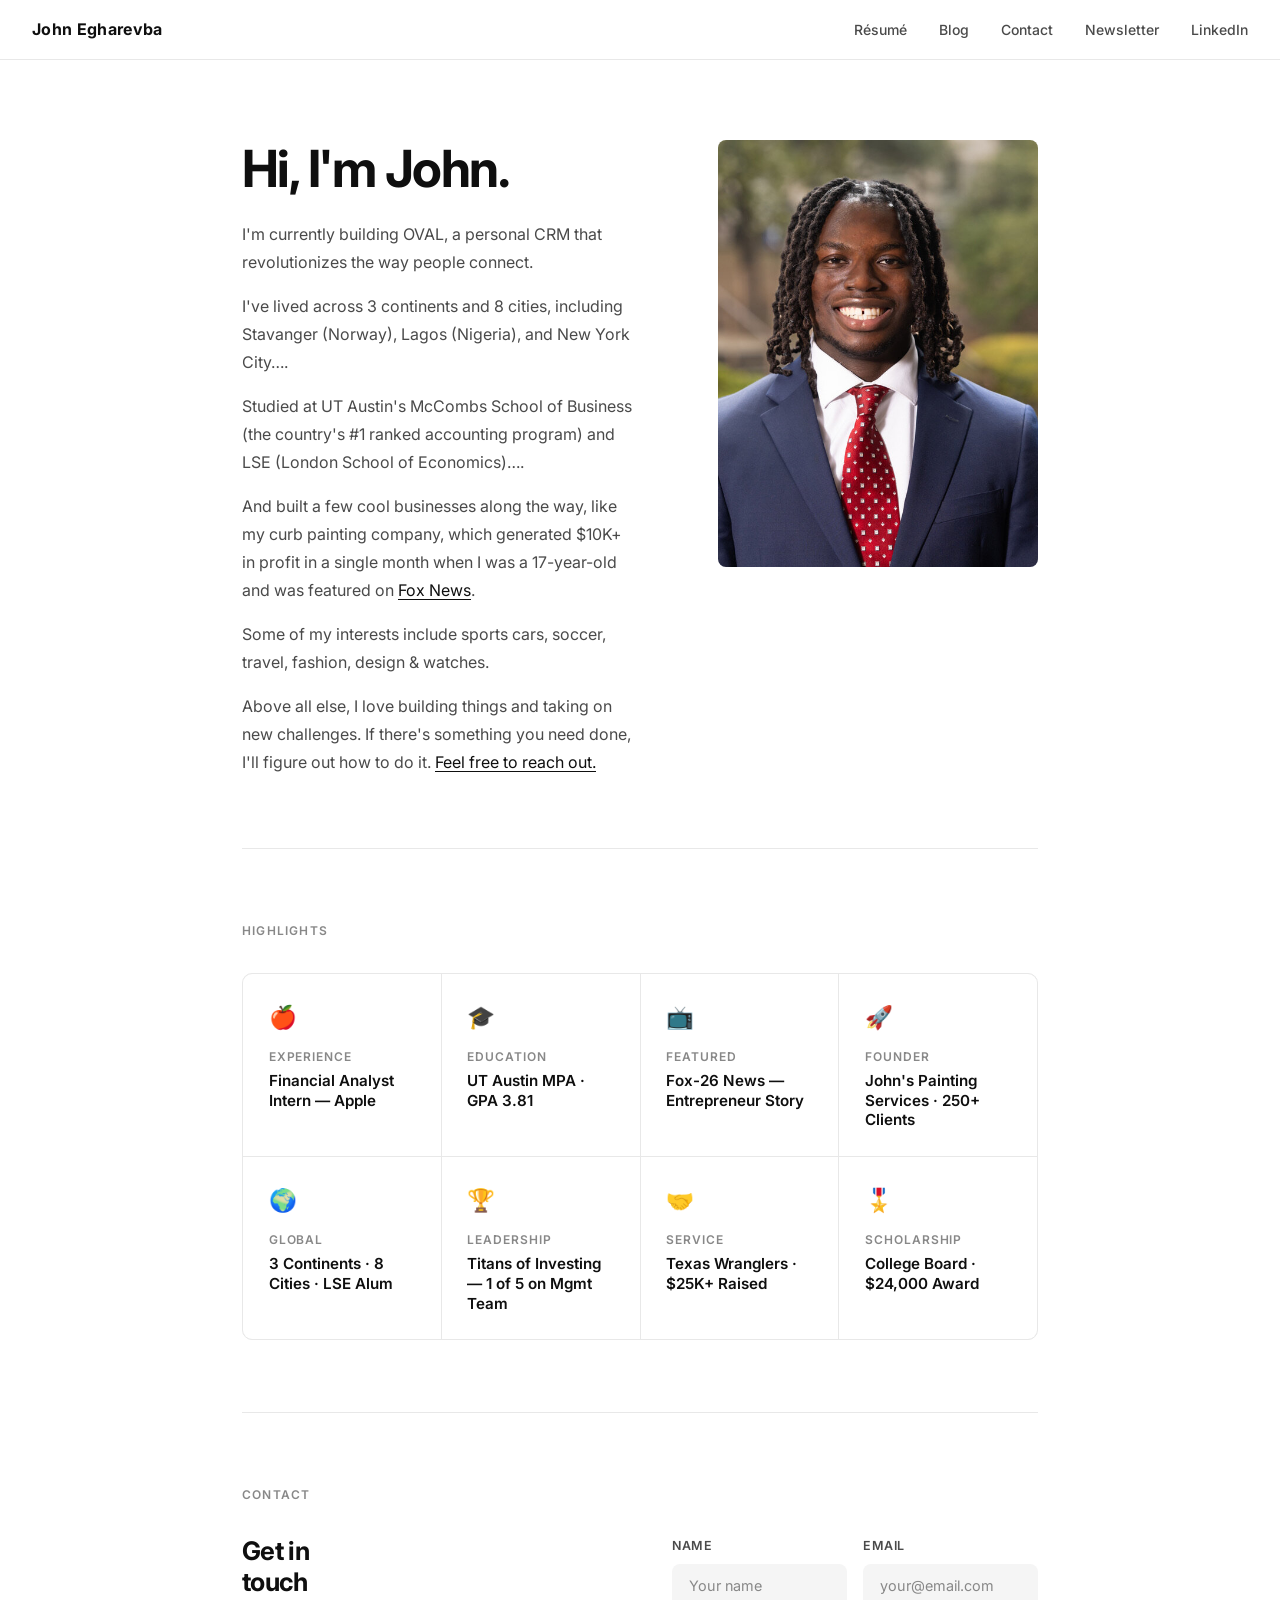
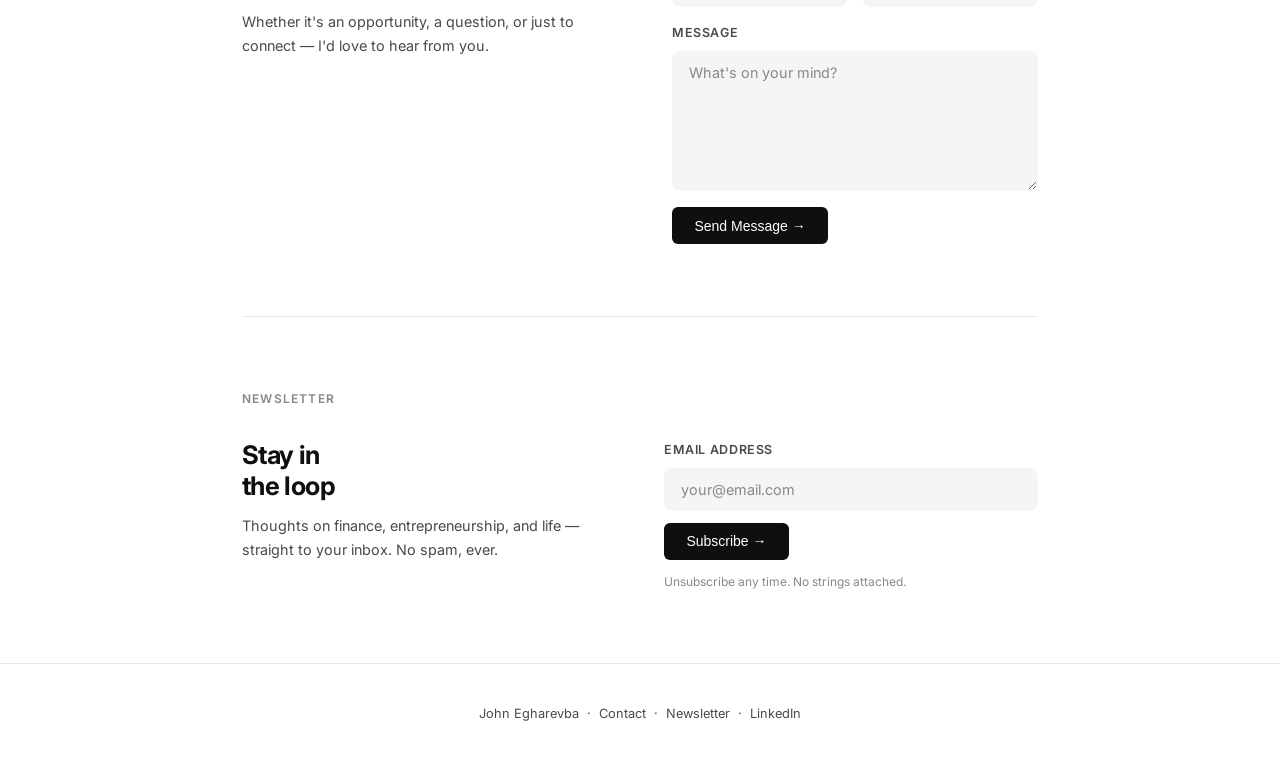
==== commit 21956b7a: "Revise hero section content in index.html Updated personal introduction and interests in the hero se" ====
--- a/index.html
+++ b/index.html
@@ -28,19 +28,22 @@
           <h1 class="hero-greeting">Hi, I'm John.</h1>
           <div class="hero-body">
             <p>
-              I'm a Master's student in Accounting at UT Austin McCombs, graduating in May 2027.
+              I'm currently building OVAL, a personal CRM that revolutionizes the way people connect.
             </p>
             <p>
-              I've lived across three continents and eight cities — including Stavanger, Norway; Lagos, Nigeria; and New York City. Moving between cultures has shaped how I see the world, connect with people, and approach new challenges.
+              I've lived across 3 continents and 8 cities, including Stavanger (Norway), Lagos (Nigeria), and New York City….
             </p>
             <p>
-              I've always been drawn to building things. I started a curb painting business that grew to $10K+ in monthly revenue and was featured on <a href="contact.html">Fox 26 News</a>. I've also founded a car detailing company and a small consulting business.
+              Studied at UT Austin's McCombs School of Business (the country's #1 ranked accounting program) and LSE (London School of Economics)….
             </p>
             <p>
-              Previously, I interned as a Financial Analyst at Apple and studied at the London School of Economics.
+              And built a few cool businesses along the way, like my curb painting company, which generated $10K+ in profit in a single month when I was a 17-year-old and was featured on <a href="https://www.fox26houston.com" target="_blank" rel="noopener">Fox News</a>.
             </p>
             <p>
-              If there's something you need done, I'll figure out how to do it. <a href="contact.html">Feel free to reach out.</a>
+              Some of my interests include sports cars, soccer, travel, fashion, design &amp; watches.
+            </p>
+            <p>
+              Above all else, I love building things and taking on new challenges. If there's something you need done, I'll figure out how to do it. <a href="contact.html">Feel free to reach out.</a>
             </p>
           </div>
         </div>
--- a/style.css
+++ b/style.css
@@ -76,7 +76,73 @@
 
 main { padding-top: 60px; }
 
-/* HERO */
+/* HERO SPLIT (nateliason-style) */
+.hero-split {
+  display: grid;
+  grid-template-columns: 1fr 320px;
+  gap: 5rem;
+  align-items: flex-start;
+  padding: 80px 0 72px;
+  border-bottom: 1px solid var(--gray-200);
+}
+
+.hero-greeting {
+  font-size: clamp(2.4rem, 5vw, 3.2rem);
+  font-weight: 700;
+  letter-spacing: -0.03em;
+  line-height: 1.1;
+  color: var(--black);
+  margin-bottom: 1.5rem;
+}
+
+.hero-body {
+  display: flex;
+  flex-direction: column;
+  gap: 1rem;
+}
+
+.hero-body p {
+  font-size: 1rem;
+  color: var(--gray-600);
+  line-height: 1.75;
+}
+
+.hero-body a {
+  color: var(--black);
+  text-decoration: underline;
+  text-underline-offset: 3px;
+}
+
+.hero-body a:hover { opacity: 0.6; }
+
+.hero-right {
+  position: sticky;
+  top: 80px;
+}
+
+.hero-photo {
+  width: 100%;
+  aspect-ratio: 3/4;
+  object-fit: cover;
+  object-position: top center;
+  border-radius: 8px;
+  display: block;
+}
+
+@media (max-width: 700px) {
+  .hero-split {
+    grid-template-columns: 1fr;
+    gap: 2.5rem;
+    padding: 56px 0 56px;
+  }
+  .hero-right {
+    position: static;
+    max-width: 240px;
+    order: -1;
+  }
+}
+
+/* HERO (legacy — kept for other pages) */
 .hero {
   padding: 100px 0 80px;
   border-bottom: 1px solid var(--gray-200);
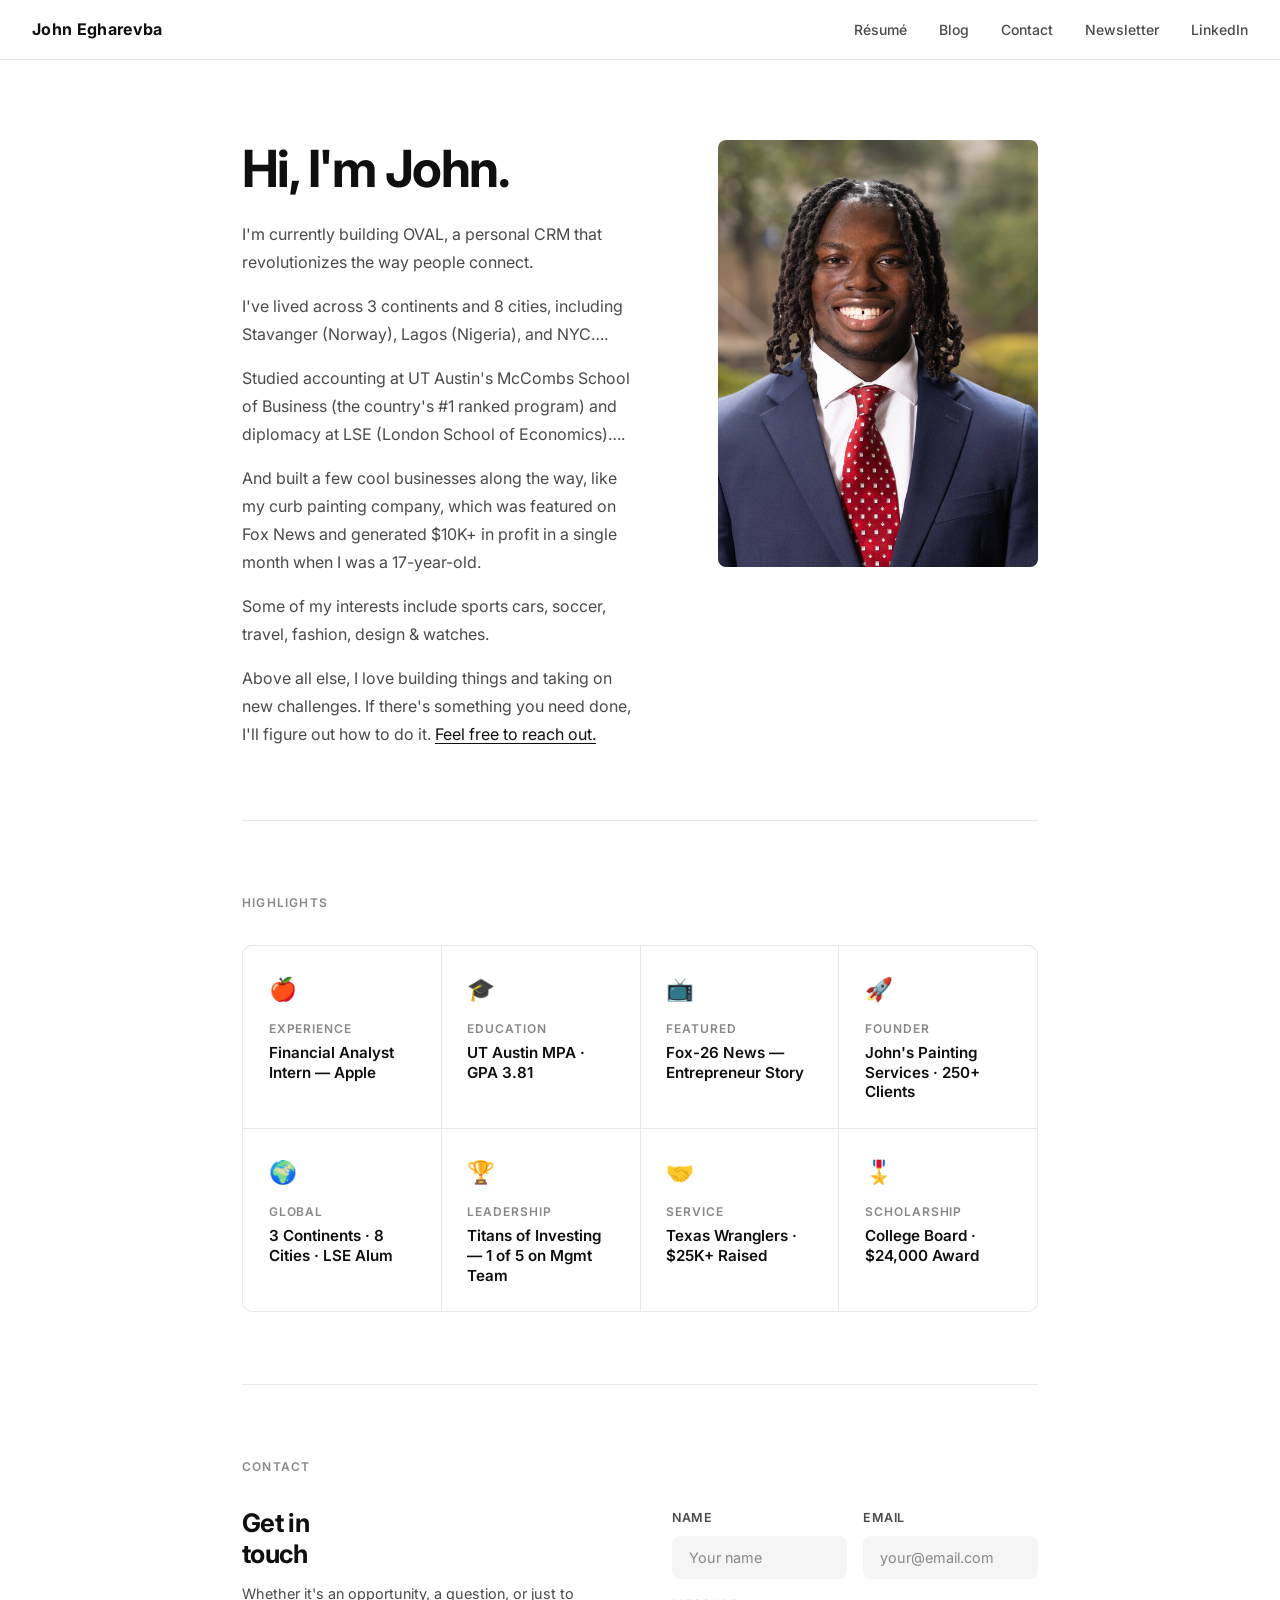
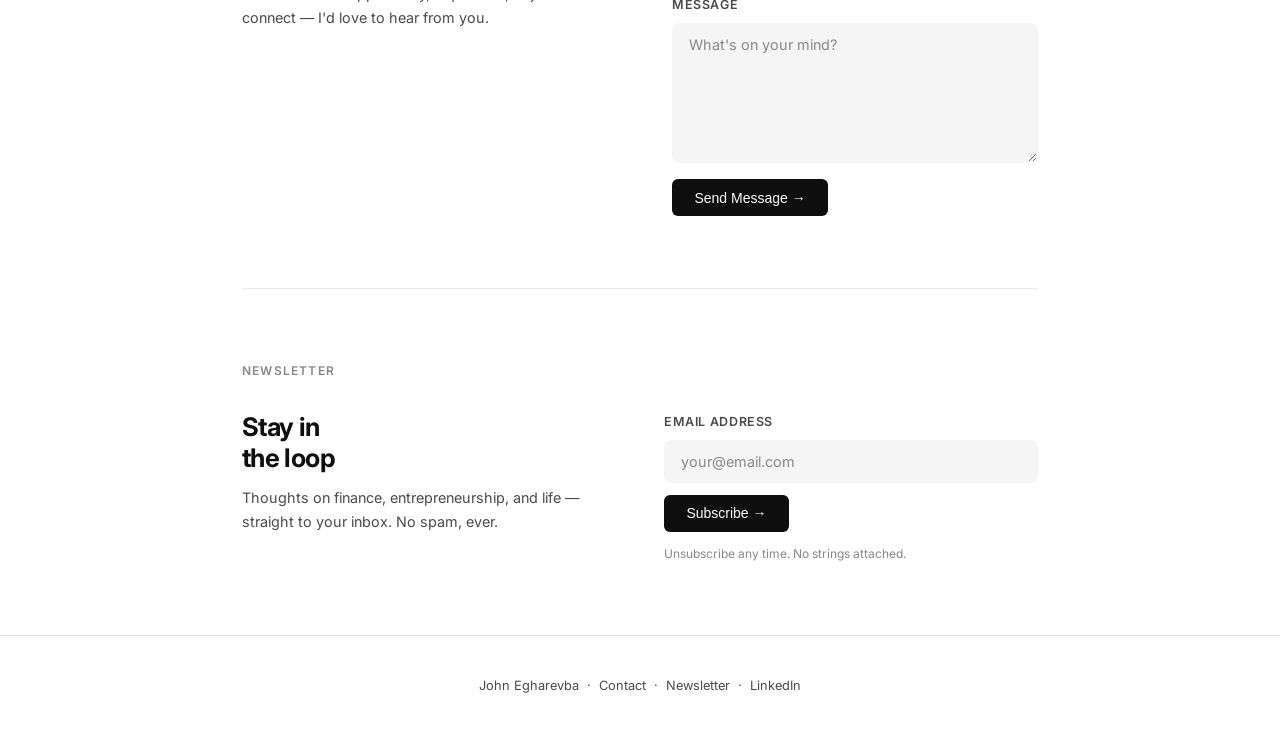
==== commit a1c21a93: "Revise personal background details in index.html Updated text for clarity and conciseness in persona" ====
--- a/index.html
+++ b/index.html
@@ -31,13 +31,13 @@
               I'm currently building OVAL, a personal CRM that revolutionizes the way people connect.
             </p>
             <p>
-              I've lived across 3 continents and 8 cities, including Stavanger (Norway), Lagos (Nigeria), and New York City….
+              I've lived across 3 continents and 8 cities, including Stavanger (Norway), Lagos (Nigeria), and NYC….
             </p>
             <p>
-              Studied at UT Austin's McCombs School of Business (the country's #1 ranked accounting program) and LSE (London School of Economics)….
+              Studied accounting at UT Austin's McCombs School of Business (the country's #1 ranked program) and diplomacy at LSE (London School of Economics)….
             </p>
             <p>
-              And built a few cool businesses along the way, like my curb painting company, which generated $10K+ in profit in a single month when I was a 17-year-old and was featured on <a href="https://www.fox26houston.com" target="_blank" rel="noopener">Fox News</a>.
+              And built a few cool businesses along the way, like my curb painting company, which was featured on Fox News and generated $10K+ in profit in a single month when I was a 17-year-old.
             </p>
             <p>
               Some of my interests include sports cars, soccer, travel, fashion, design &amp; watches.
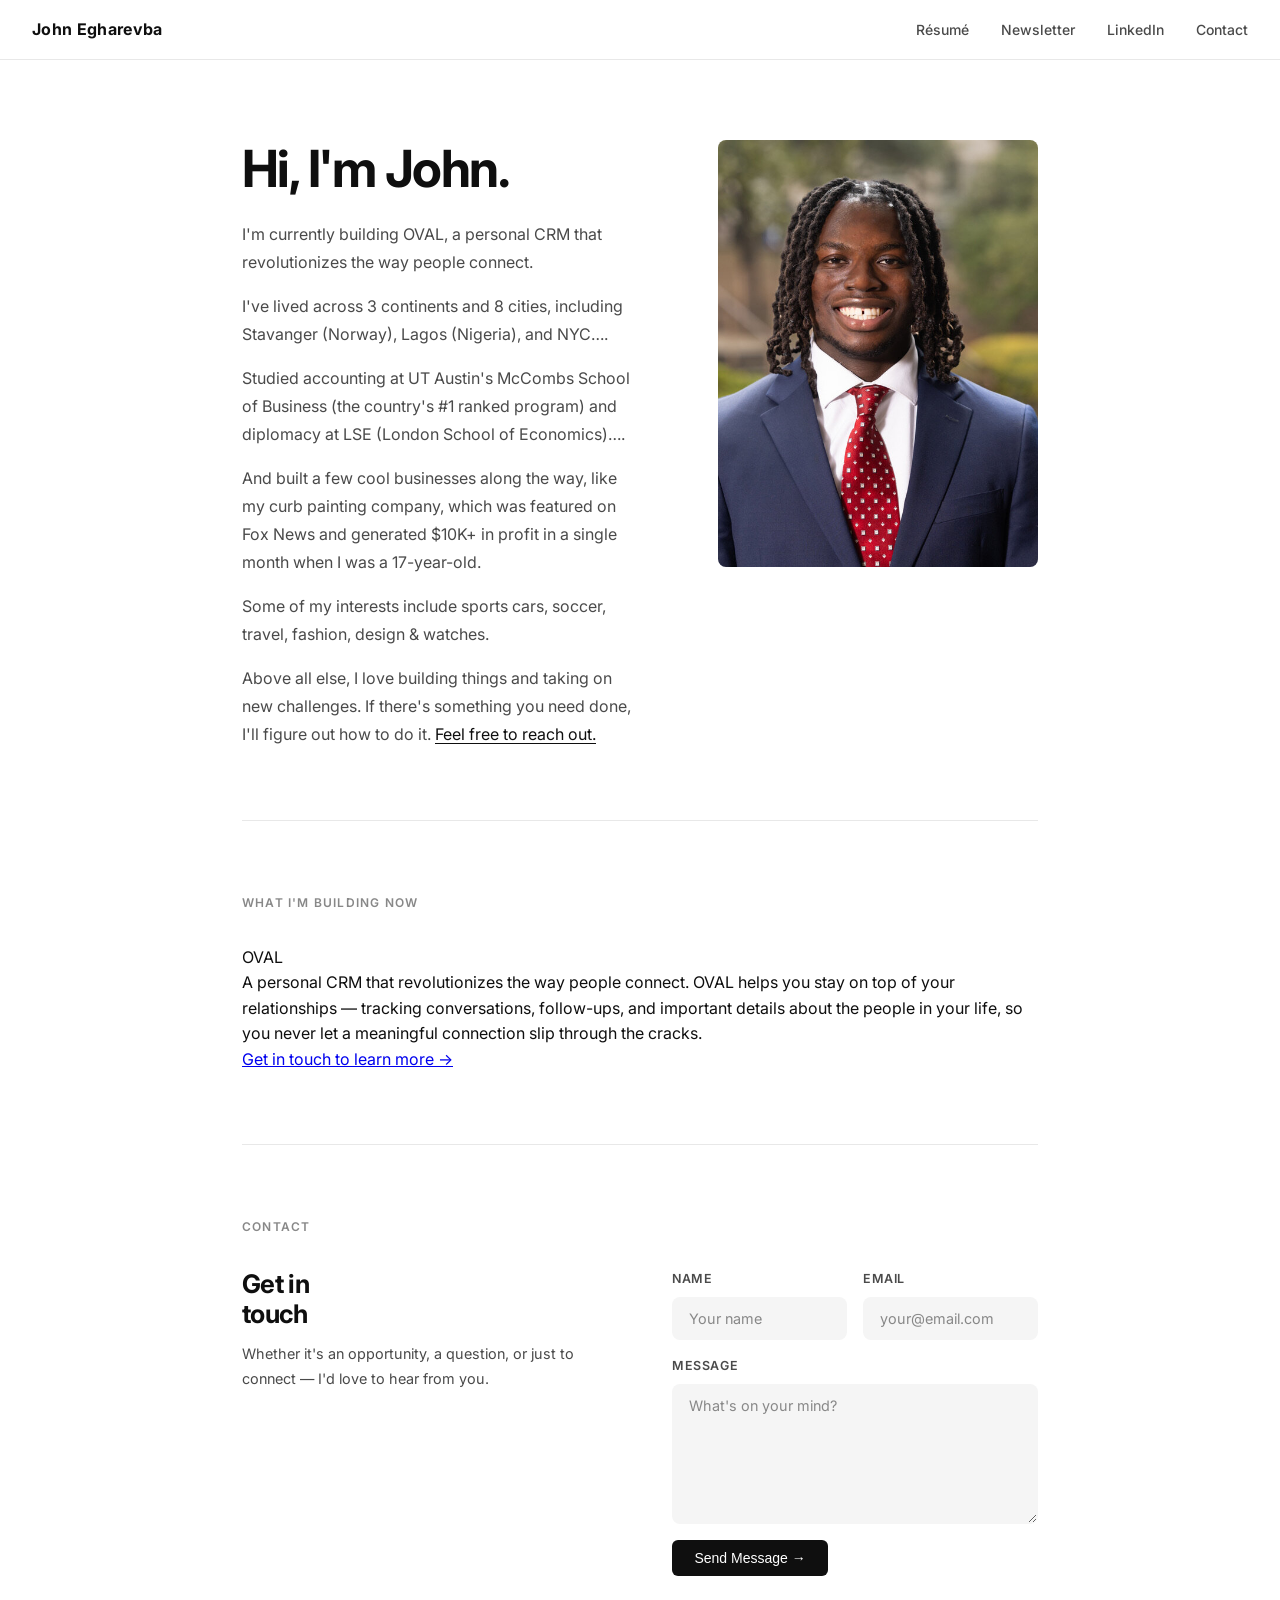
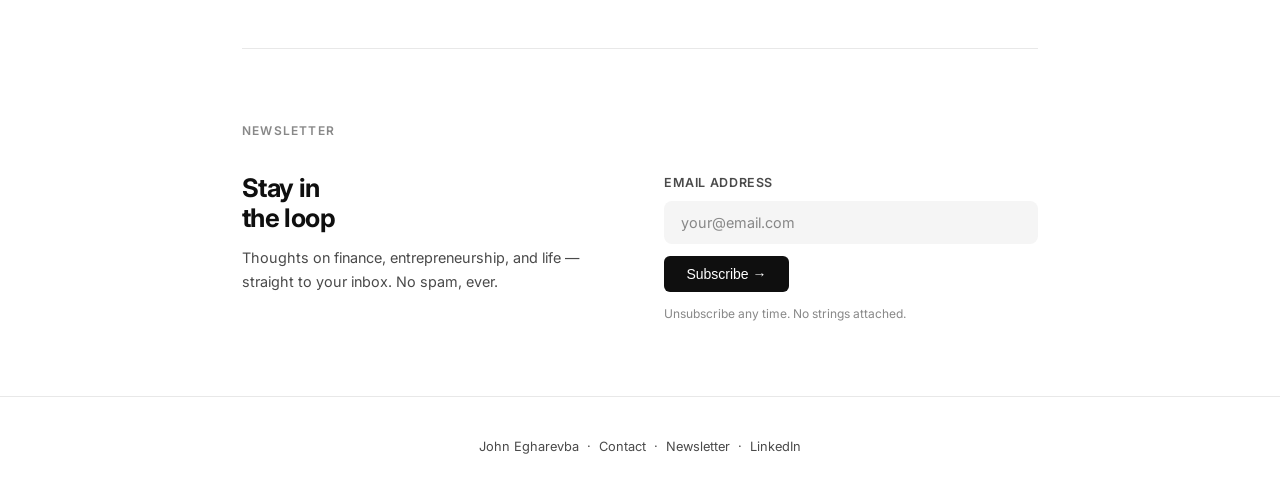
==== commit c9d942fb: "Refactor index.html structure and content Reorganized content in index.html, adding contact section " ====
--- a/index.html
+++ b/index.html
@@ -12,39 +12,25 @@
     <a class="nav-logo" href="index.html">John Egharevba</a>
     <ul class="nav-links">
       <li><a href="resume.html">Résumé</a></li>
-      <li><a href="blog.html">Blog</a></li>
-      <li><a href="contact.html">Contact</a></li>
       <li><a href="newsletter.html">Newsletter</a></li>
       <li><a href="https://linkedin.com/in/John-Egharevba/" target="_blank" rel="noopener">LinkedIn</a></li>
+      <li><a href="contact.html">Contact</a></li>
     </ul>
   </nav>
 
   <main>
     <div class="container">
 
-      <!-- HERO -->
       <section class="hero-split">
         <div class="hero-left">
           <h1 class="hero-greeting">Hi, I'm John.</h1>
           <div class="hero-body">
-            <p>
-              I'm currently building OVAL, a personal CRM that revolutionizes the way people connect.
-            </p>
-            <p>
-              I've lived across 3 continents and 8 cities, including Stavanger (Norway), Lagos (Nigeria), and NYC….
-            </p>
-            <p>
-              Studied accounting at UT Austin's McCombs School of Business (the country's #1 ranked program) and diplomacy at LSE (London School of Economics)….
-            </p>
-            <p>
-              And built a few cool businesses along the way, like my curb painting company, which was featured on Fox News and generated $10K+ in profit in a single month when I was a 17-year-old.
-            </p>
-            <p>
-              Some of my interests include sports cars, soccer, travel, fashion, design &amp; watches.
-            </p>
-            <p>
-              Above all else, I love building things and taking on new challenges. If there's something you need done, I'll figure out how to do it. <a href="contact.html">Feel free to reach out.</a>
-            </p>
+            <p>I'm currently building OVAL, a personal CRM that revolutionizes the way people connect.</p>
+            <p>I've lived across 3 continents and 8 cities, including Stavanger (Norway), Lagos (Nigeria), and NYC….</p>
+            <p>Studied accounting at UT Austin's McCombs School of Business (the country's #1 ranked program) and diplomacy at LSE (London School of Economics)….</p>
+            <p>And built a few cool businesses along the way, like my curb painting company, which was featured on Fox News and generated $10K+ in profit in a single month when I was a 17-year-old.</p>
+            <p>Some of my interests include sports cars, soccer, travel, fashion, design &amp; watches.</p>
+            <p>Above all else, I love building things and taking on new challenges. If there's something you need done, I'll figure out how to do it. <a href="contact.html">Feel free to reach out.</a></p>
           </div>
         </div>
         <div class="hero-right">
@@ -52,54 +38,15 @@
         </div>
       </section>
 
-      <!-- HIGHLIGHTS -->
-      <section id="highlights">
-        <p class="section-label">Highlights</p>
-        <div class="highlights-grid">
-          <div class="highlight-card">
-            <div class="highlight-icon">🍎</div>
-            <div class="highlight-label">Experience</div>
-            <div class="highlight-value">Financial Analyst Intern — Apple</div>
-          </div>
-          <div class="highlight-card">
-            <div class="highlight-icon">🎓</div>
-            <div class="highlight-label">Education</div>
-            <div class="highlight-value">UT Austin MPA · GPA 3.81</div>
-          </div>
-          <div class="highlight-card">
-            <div class="highlight-icon">📺</div>
-            <div class="highlight-label">Featured</div>
-            <div class="highlight-value">Fox-26 News — Entrepreneur Story</div>
-          </div>
-          <div class="highlight-card">
-            <div class="highlight-icon">🚀</div>
-            <div class="highlight-label">Founder</div>
-            <div class="highlight-value">John's Painting Services · 250+ Clients</div>
-          </div>
-          <div class="highlight-card">
-            <div class="highlight-icon">🌍</div>
-            <div class="highlight-label">Global</div>
-            <div class="highlight-value">3 Continents · 8 Cities · LSE Alum</div>
-          </div>
-          <div class="highlight-card">
-            <div class="highlight-icon">🏆</div>
-            <div class="highlight-label">Leadership</div>
-            <div class="highlight-value">Titans of Investing — 1 of 5 on Mgmt Team</div>
-          </div>
-          <div class="highlight-card">
-            <div class="highlight-icon">🤝</div>
-            <div class="highlight-label">Service</div>
-            <div class="highlight-value">Texas Wranglers · $25K+ Raised</div>
-          </div>
-          <div class="highlight-card">
-            <div class="highlight-icon">🎖️</div>
-            <div class="highlight-label">Scholarship</div>
-            <div class="highlight-value">College Board · $24,000 Award</div>
-          </div>
+      <section id="building">
+        <p class="section-label">What I'm Building Now</p>
+        <div class="building-block">
+          <div class="building-name">OVAL</div>
+          <p class="building-desc">A personal CRM that revolutionizes the way people connect. OVAL helps you stay on top of your relationships — tracking conversations, follow-ups, and important details about the people in your life, so you never let a meaningful connection slip through the cracks.</p>
+          <a class="building-link" href="contact.html">Get in touch to learn more →</a>
         </div>
       </section>
 
-      <!-- CONTACT -->
       <section id="contact">
         <p class="section-label">Contact</p>
         <div class="form-section-inner">
@@ -128,7 +75,6 @@
         </div>
       </section>
 
-      <!-- NEWSLETTER -->
       <section id="newsletter">
         <p class="section-label">Newsletter</p>
         <div class="form-section-inner">
